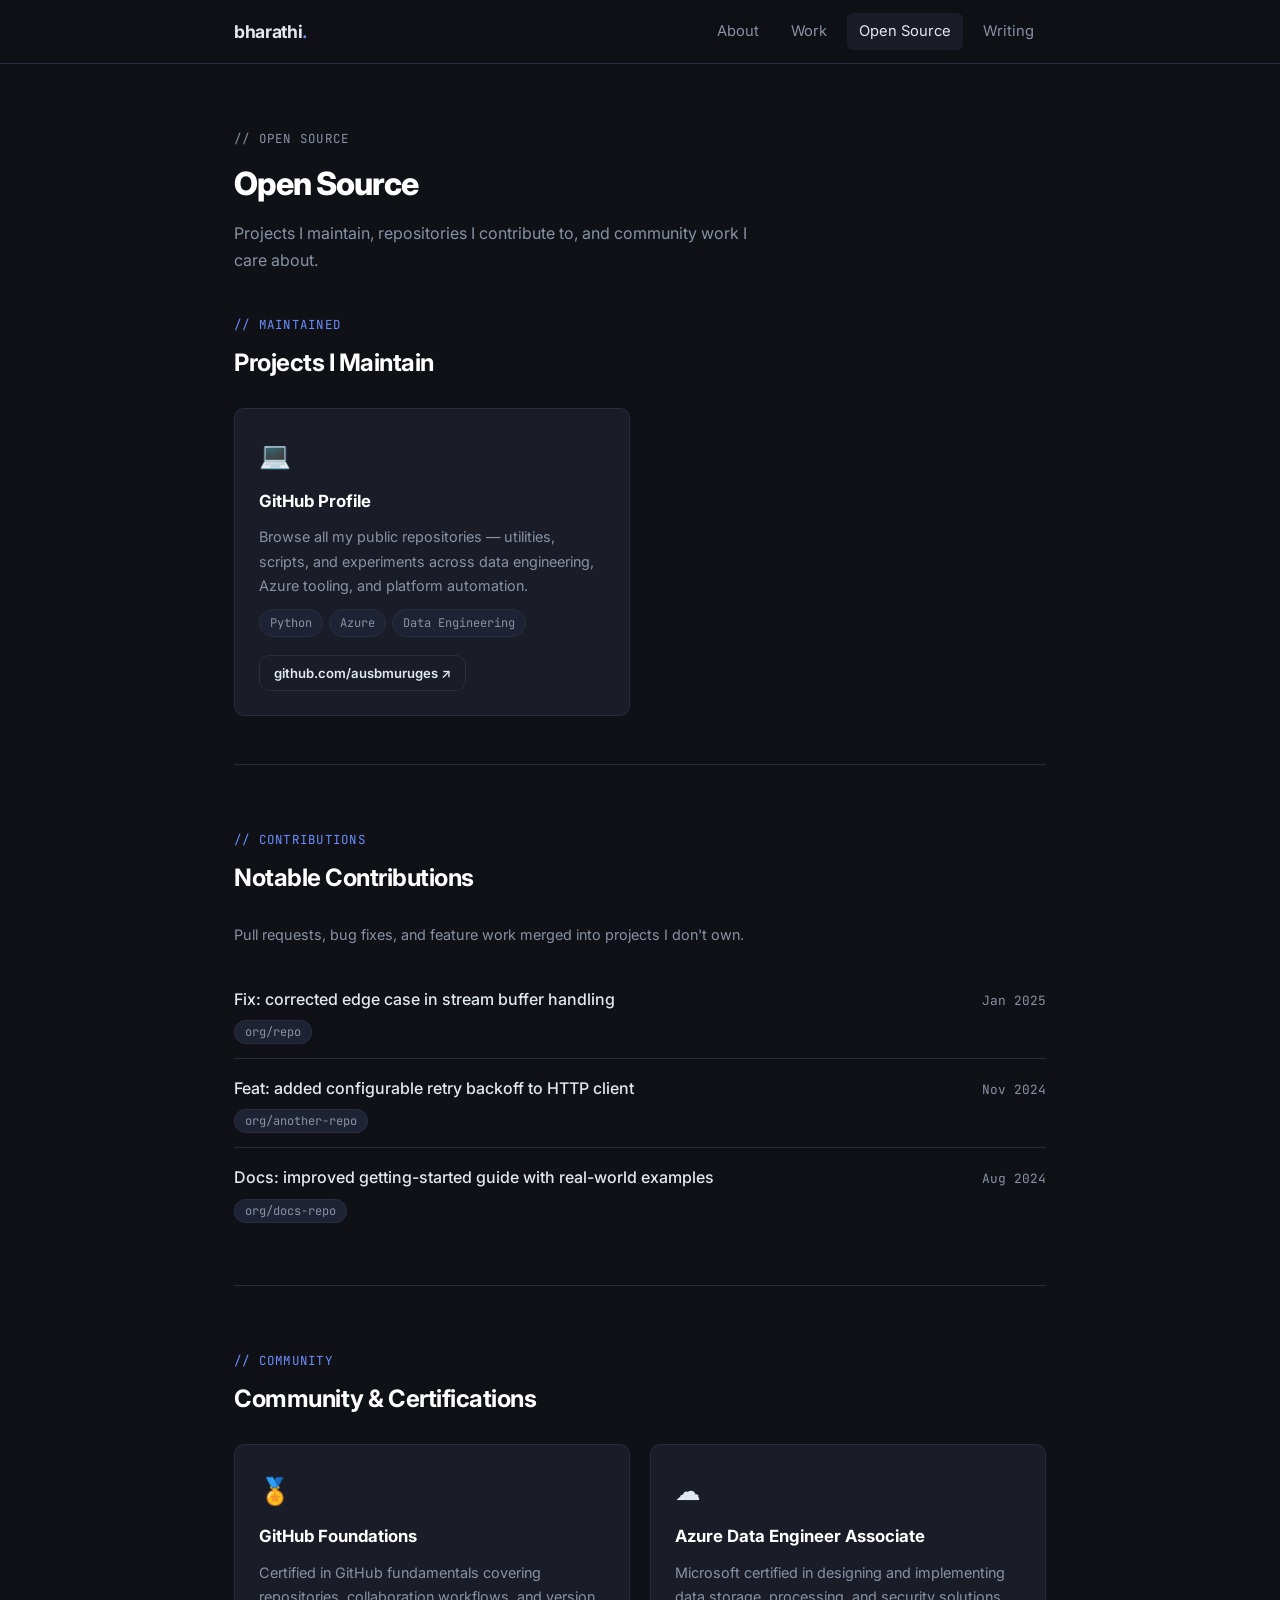
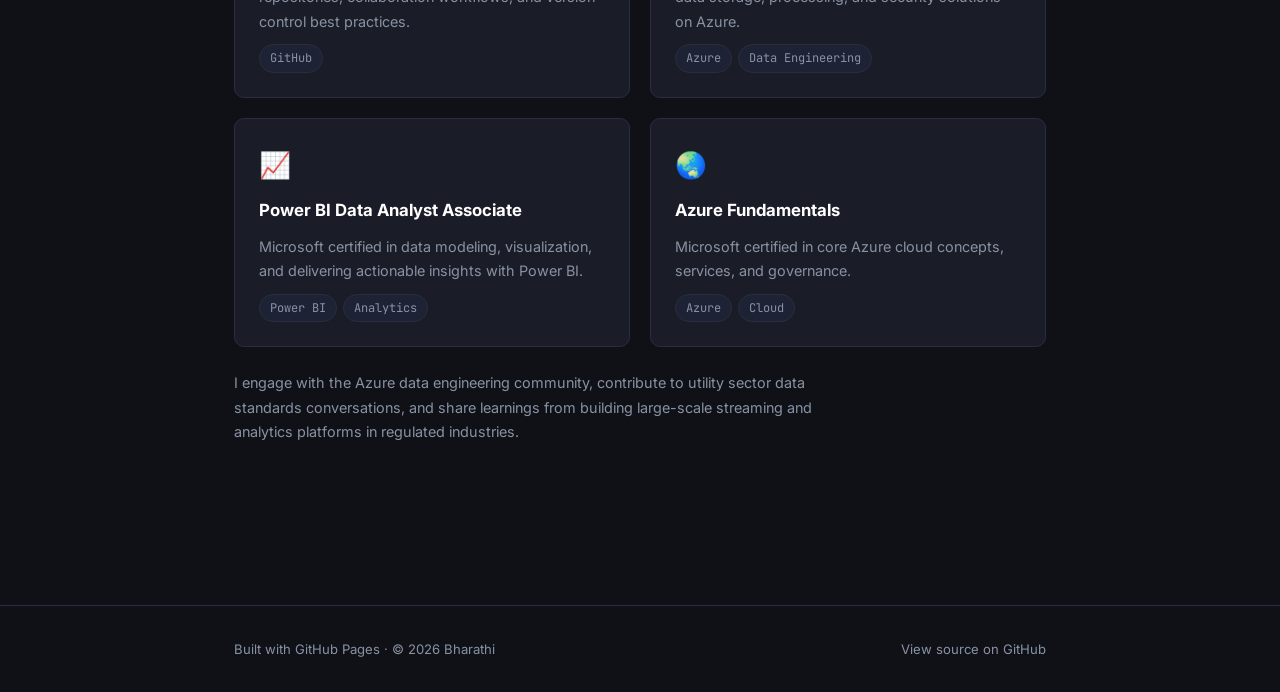
==== opensource/index.html @ 90f2455f "Add initial structure and styles for professional portfolio site" ====
<!DOCTYPE html>
<html lang="en">
<head>
  <meta charset="UTF-8" />
  <meta name="viewport" content="width=device-width, initial-scale=1.0" />
  <meta name="description" content="Bharathi Murugesan – Open source contributions, public projects, and community work." />
  <title>Open Source · Bharathi</title>
  <link rel="preconnect" href="https://fonts.googleapis.com" />
  <link rel="preconnect" href="https://fonts.gstatic.com" crossorigin />
  <link href="https://fonts.googleapis.com/css2?family=Inter:wght@400;500;600;700;800&family=JetBrains+Mono:wght@400;500&display=swap" rel="stylesheet" />
  <link rel="stylesheet" href="../assets/css/style.css" />
</head>
<body>

  <!-- ── Navigation ── -->
  <nav>
    <div class="nav-inner">
      <a href="../index.html" class="nav-brand">bharathi<span>.</span></a>
      <div class="nav-links">
        <a href="../index.html">About</a>
        <a href="../work/index.html">Work</a>
        <a href="../opensource/index.html" class="active">Open Source</a>
        <a href="../writing/index.html">Writing</a>
      </div>
    </div>
  </nav>

  <div class="page">
    <div class="page-header">
      <p class="section-label">// open source</p>
      <h1>Open Source</h1>
      <p>Projects I maintain, repositories I contribute to, and community work I care about.</p>
    </div>

    <!-- ── Maintained Projects ── -->
    <section class="section" style="margin-top: 0;">
      <p class="section-label">// maintained</p>
      <h2>Projects I Maintain</h2>

      <div class="card-grid">

        <!-- GitHub profile link card -->
        <div class="card">
          <div class="card-icon">&#128187;</div>
          <h3>GitHub Profile</h3>
          <p>
            Browse all my public repositories — utilities, scripts, and experiments
            across data engineering, Azure tooling, and platform automation.
          </p>
          <div class="tags">
            <span class="tag">Python</span>
            <span class="tag">Azure</span>
            <span class="tag">Data Engineering</span>
          </div>
          <div class="card-footer">
            <a href="https://github.com/ausbmuruges"
               class="btn btn-outline"
               style="padding:6px 14px; font-size:0.82rem;"
               target="_blank" rel="noopener">
              github.com/ausbmuruges ↗
            </a>
          </div>
        </div>

        <!-- TODO: Add individual repo cards as you publish public projects -->

      </div>
    </section>

    <hr class="divider" />

    <!-- ── Notable Contributions ── -->
    <section class="section">
      <p class="section-label">// contributions</p>
      <h2>Notable Contributions</h2>
      <p style="color:var(--color-muted); margin-bottom: 24px; max-width:560px; font-size:0.9rem;">
        Pull requests, bug fixes, and feature work merged into projects I don't own.
      </p>

      <ul class="post-list">

        <!-- CONTRIBUTION ENTRY — duplicate as needed -->
        <li class="post-item">
          <div>
            <a href="#" class="post-title" target="_blank" rel="noopener">
              <!-- TODO: Brief description of the contribution -->
              Fix: corrected edge case in stream buffer handling
            </a>
            <div style="margin-top:4px;">
              <span class="tag">
                <!-- TODO: Replace with org/repo name -->
                org/repo
              </span>
            </div>
          </div>
          <span class="post-meta">
            <!-- TODO: Replace with merge date -->
            Jan 2025
          </span>
        </li>

        <li class="post-item">
          <div>
            <a href="#" class="post-title" target="_blank" rel="noopener">
              Feat: added configurable retry backoff to HTTP client
            </a>
            <div style="margin-top:4px;">
              <span class="tag">org/another-repo</span>
            </div>
          </div>
          <span class="post-meta">Nov 2024</span>
        </li>

        <li class="post-item">
          <div>
            <a href="#" class="post-title" target="_blank" rel="noopener">
              Docs: improved getting-started guide with real-world examples
            </a>
            <div style="margin-top:4px;">
              <span class="tag">org/docs-repo</span>
            </div>
          </div>
          <span class="post-meta">Aug 2024</span>
        </li>

      </ul>
    </section>

    <hr class="divider" />

    <!-- ── Community ── -->
    <section class="section">
      <p class="section-label">// community</p>
      <h2>Community &amp; Certifications</h2>

      <div class="card-grid" style="margin-bottom:24px;">
        <div class="card">
          <div class="card-icon">&#127941;</div>
          <h3>GitHub Foundations</h3>
          <p>Certified in GitHub fundamentals covering repositories, collaboration workflows, and version control best practices.</p>
          <div class="tags"><span class="tag">GitHub</span></div>
        </div>
        <div class="card">
          <div class="card-icon">&#9729;</div>
          <h3>Azure Data Engineer Associate</h3>
          <p>Microsoft certified in designing and implementing data storage, processing, and security solutions on Azure.</p>
          <div class="tags"><span class="tag">Azure</span><span class="tag">Data Engineering</span></div>
        </div>
        <div class="card">
          <div class="card-icon">&#128200;</div>
          <h3>Power BI Data Analyst Associate</h3>
          <p>Microsoft certified in data modeling, visualization, and delivering actionable insights with Power BI.</p>
          <div class="tags"><span class="tag">Power BI</span><span class="tag">Analytics</span></div>
        </div>
        <div class="card">
          <div class="card-icon">&#127759;</div>
          <h3>Azure Fundamentals</h3>
          <p>Microsoft certified in core Azure cloud concepts, services, and governance.</p>
          <div class="tags"><span class="tag">Azure</span><span class="tag">Cloud</span></div>
        </div>
      </div>

      <p style="color:var(--color-muted); max-width:600px; font-size:0.9rem;">
        I engage with the Azure data engineering community, contribute to utility sector
        data standards conversations, and share learnings from building large-scale
        streaming and analytics platforms in regulated industries.
      </p>
    </section>

  </div>

  <!-- ── Footer ── -->
  <footer>
    <div class="footer-inner">
      <p>Built with GitHub Pages &middot; &copy; <span id="yr"></span> Bharathi</p>
      <p>
        <a href="https://github.com/ausbmuruges/bharathi" target="_blank" rel="noopener"
           style="color:var(--color-muted); font-size:0.82rem;">
          View source on GitHub
        </a>
      </p>
    </div>
  </footer>

  <script>document.getElementById('yr').textContent = new Date().getFullYear();</script>
</body>
</html>
---- assets/css/style.css ----
/* =========================================================
   Professional Profile Site – Shared Stylesheet
   ========================================================= */

/* ── Reset & Base ── */
*, *::before, *::after { box-sizing: border-box; margin: 0; padding: 0; }

:root {
  --color-bg:         #0f1117;
  --color-surface:    #1a1d27;
  --color-border:     #2a2d3e;
  --color-accent:     #6c8eff;
  --color-accent-dim: #3d52a0;
  --color-text:       #e2e8f0;
  --color-muted:      #8892a4;
  --color-tag-bg:     #1e2235;
  --font-sans:        'Inter', system-ui, -apple-system, sans-serif;
  --font-mono:        'JetBrains Mono', 'Fira Code', monospace;
  --radius:           10px;
  --max-w:            860px;
  --nav-h:            64px;
}

html { scroll-behavior: smooth; }

body {
  background: var(--color-bg);
  color: var(--color-text);
  font-family: var(--font-sans);
  font-size: 16px;
  line-height: 1.7;
  min-height: 100vh;
}

a { color: var(--color-accent); text-decoration: none; }
a:hover { text-decoration: underline; }

img { max-width: 100%; display: block; }

/* ── Navigation ── */
nav {
  position: sticky;
  top: 0;
  z-index: 100;
  background: rgba(15, 17, 23, 0.85);
  backdrop-filter: blur(12px);
  border-bottom: 1px solid var(--color-border);
  height: var(--nav-h);
  display: flex;
  align-items: center;
}

.nav-inner {
  max-width: var(--max-w);
  margin: 0 auto;
  padding: 0 24px;
  width: 100%;
  display: flex;
  align-items: center;
  justify-content: space-between;
}

.nav-brand {
  font-weight: 700;
  font-size: 1.1rem;
  color: var(--color-text);
  letter-spacing: -0.02em;
}
.nav-brand span { color: var(--color-accent); }

.nav-links { display: flex; gap: 8px; }

.nav-links a {
  color: var(--color-muted);
  font-size: 0.92rem;
  padding: 6px 12px;
  border-radius: 6px;
  transition: color 0.2s, background 0.2s;
}
.nav-links a:hover,
.nav-links a.active {
  color: var(--color-text);
  background: var(--color-surface);
  text-decoration: none;
}

/* ── Page wrapper ── */
.page { max-width: var(--max-w); margin: 0 auto; padding: 0 24px 80px; }

/* ── Hero (index only) ── */
.hero {
  padding: 80px 0 64px;
  display: flex;
  flex-direction: column;
  gap: 20px;
}

.hero-eyebrow {
  font-size: 0.85rem;
  font-family: var(--font-mono);
  color: var(--color-accent);
  letter-spacing: 0.08em;
  text-transform: uppercase;
}

.hero h1 {
  font-size: clamp(2rem, 5vw, 3rem);
  font-weight: 800;
  letter-spacing: -0.04em;
  line-height: 1.15;
  color: #fff;
}

.hero h1 span { color: var(--color-accent); }

.hero-sub {
  font-size: 1.15rem;
  color: var(--color-muted);
  max-width: 560px;
}

.hero-actions { display: flex; gap: 12px; flex-wrap: wrap; margin-top: 8px; }

.btn {
  display: inline-flex;
  align-items: center;
  gap: 6px;
  padding: 10px 20px;
  border-radius: var(--radius);
  font-size: 0.92rem;
  font-weight: 600;
  transition: opacity 0.2s, transform 0.15s;
  cursor: pointer;
}
.btn:hover { opacity: 0.88; transform: translateY(-1px); text-decoration: none; }

.btn-primary {
  background: var(--color-accent);
  color: #fff;
}

.btn-outline {
  border: 1px solid var(--color-border);
  color: var(--color-text);
  background: transparent;
}
.btn-outline:hover { border-color: var(--color-accent); color: var(--color-accent); }

/* ── Section heading ── */
.section { margin-top: 64px; }
.section-label {
  font-family: var(--font-mono);
  font-size: 0.78rem;
  text-transform: uppercase;
  letter-spacing: 0.1em;
  color: var(--color-accent);
  margin-bottom: 8px;
}
.section h2 {
  font-size: 1.5rem;
  font-weight: 700;
  letter-spacing: -0.02em;
  margin-bottom: 24px;
  color: #fff;
}

/* ── Divider ── */
.divider {
  border: none;
  border-top: 1px solid var(--color-border);
  margin: 48px 0;
}

/* ── Cards ── */
.card-grid {
  display: grid;
  grid-template-columns: repeat(auto-fill, minmax(280px, 1fr));
  gap: 20px;
}

.card {
  background: var(--color-surface);
  border: 1px solid var(--color-border);
  border-radius: var(--radius);
  padding: 24px;
  transition: border-color 0.2s, transform 0.2s;
  display: flex;
  flex-direction: column;
  gap: 10px;
}
.card:hover { border-color: var(--color-accent-dim); transform: translateY(-2px); }

.card-icon { font-size: 1.6rem; }
.card h3 { font-size: 1.05rem; font-weight: 700; color: #fff; }
.card p { font-size: 0.9rem; color: var(--color-muted); flex: 1; }

.card-footer {
  display: flex;
  align-items: center;
  justify-content: space-between;
  margin-top: 8px;
}

/* ── Tags ── */
.tags { display: flex; flex-wrap: wrap; gap: 6px; }
.tag {
  background: var(--color-tag-bg);
  border: 1px solid var(--color-border);
  color: var(--color-muted);
  font-size: 0.75rem;
  padding: 3px 10px;
  border-radius: 999px;
  font-family: var(--font-mono);
}

/* ── List items (writing / articles) ── */
.post-list { list-style: none; display: flex; flex-direction: column; gap: 2px; }
.post-item {
  display: flex;
  align-items: baseline;
  justify-content: space-between;
  gap: 16px;
  padding: 14px 0;
  border-bottom: 1px solid var(--color-border);
}
.post-item:last-child { border-bottom: none; }

.post-title { font-size: 1rem; font-weight: 500; color: var(--color-text); }
.post-title:hover { color: var(--color-accent); }
.post-meta { font-size: 0.8rem; color: var(--color-muted); white-space: nowrap; font-family: var(--font-mono); }

/* ── Page header (inner pages) ── */
.page-header { padding: 56px 0 40px; }
.page-header h1 { font-size: 2rem; font-weight: 800; letter-spacing: -0.03em; color: #fff; }
.page-header p { color: var(--color-muted); margin-top: 8px; max-width: 520px; }

/* ── Skill pills (profile) ── */
.skill-group { margin-bottom: 20px; }
.skill-group-label { font-size: 0.8rem; font-family: var(--font-mono); color: var(--color-muted); margin-bottom: 8px; text-transform: uppercase; letter-spacing: 0.06em; }
.pills { display: flex; flex-wrap: wrap; gap: 8px; }
.pill {
  background: var(--color-surface);
  border: 1px solid var(--color-border);
  color: var(--color-text);
  font-size: 0.85rem;
  padding: 5px 14px;
  border-radius: 6px;
}

/* ── Social links ── */
.social-links { display: flex; gap: 16px; flex-wrap: wrap; margin-top: 8px; }
.social-link {
  display: inline-flex;
  align-items: center;
  gap: 6px;
  color: var(--color-muted);
  font-size: 0.88rem;
  transition: color 0.2s;
}
.social-link:hover { color: var(--color-accent); text-decoration: none; }

/* ── Footer ── */
footer {
  border-top: 1px solid var(--color-border);
  margin-top: 80px;
  padding: 32px 0;
}
.footer-inner {
  max-width: var(--max-w);
  margin: 0 auto;
  padding: 0 24px;
  display: flex;
  align-items: center;
  justify-content: space-between;
  flex-wrap: wrap;
  gap: 12px;
}
.footer-inner p { font-size: 0.82rem; color: var(--color-muted); }

/* ── Responsive ── */
@media (max-width: 600px) {
  .nav-links a { padding: 6px 8px; font-size: 0.85rem; }
  .hero { padding: 48px 0 40px; }
  .card-grid { grid-template-columns: 1fr; }
  .post-item { flex-direction: column; gap: 4px; }
  .footer-inner { justify-content: center; text-align: center; }
}
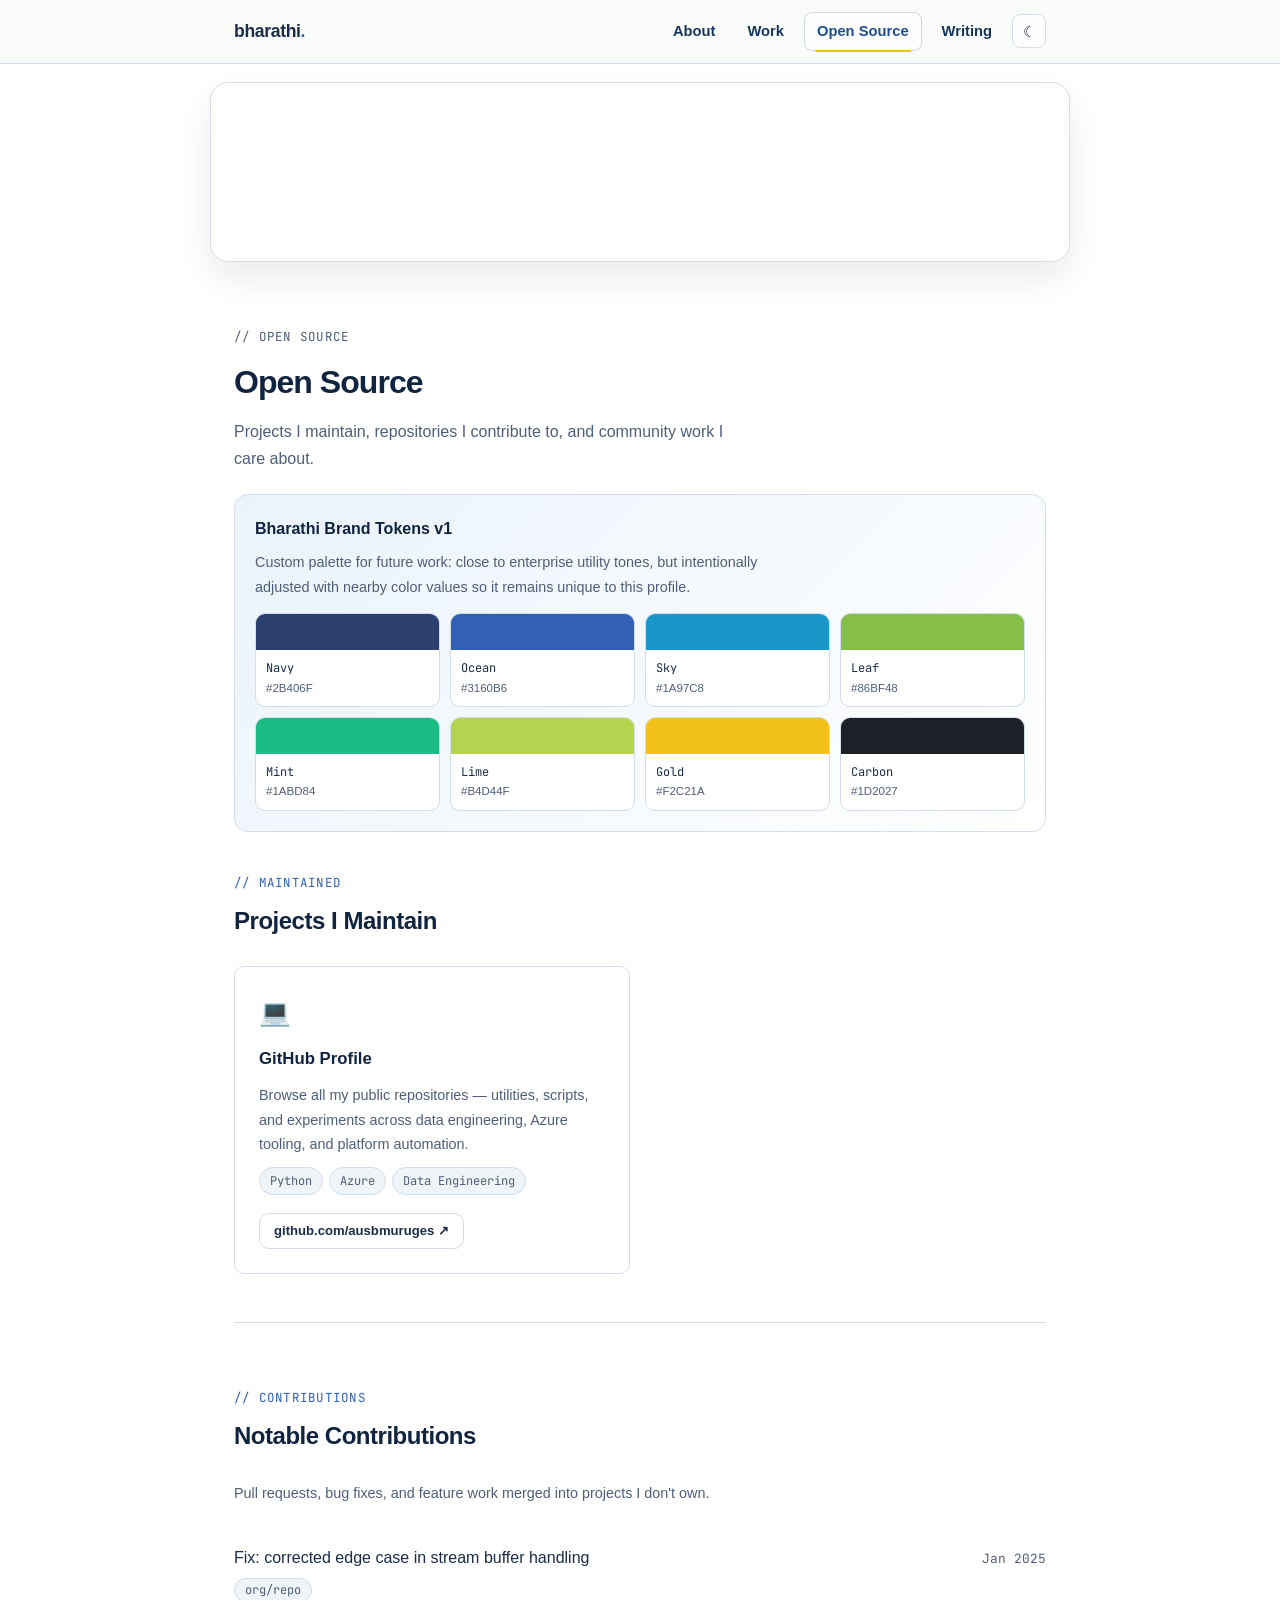
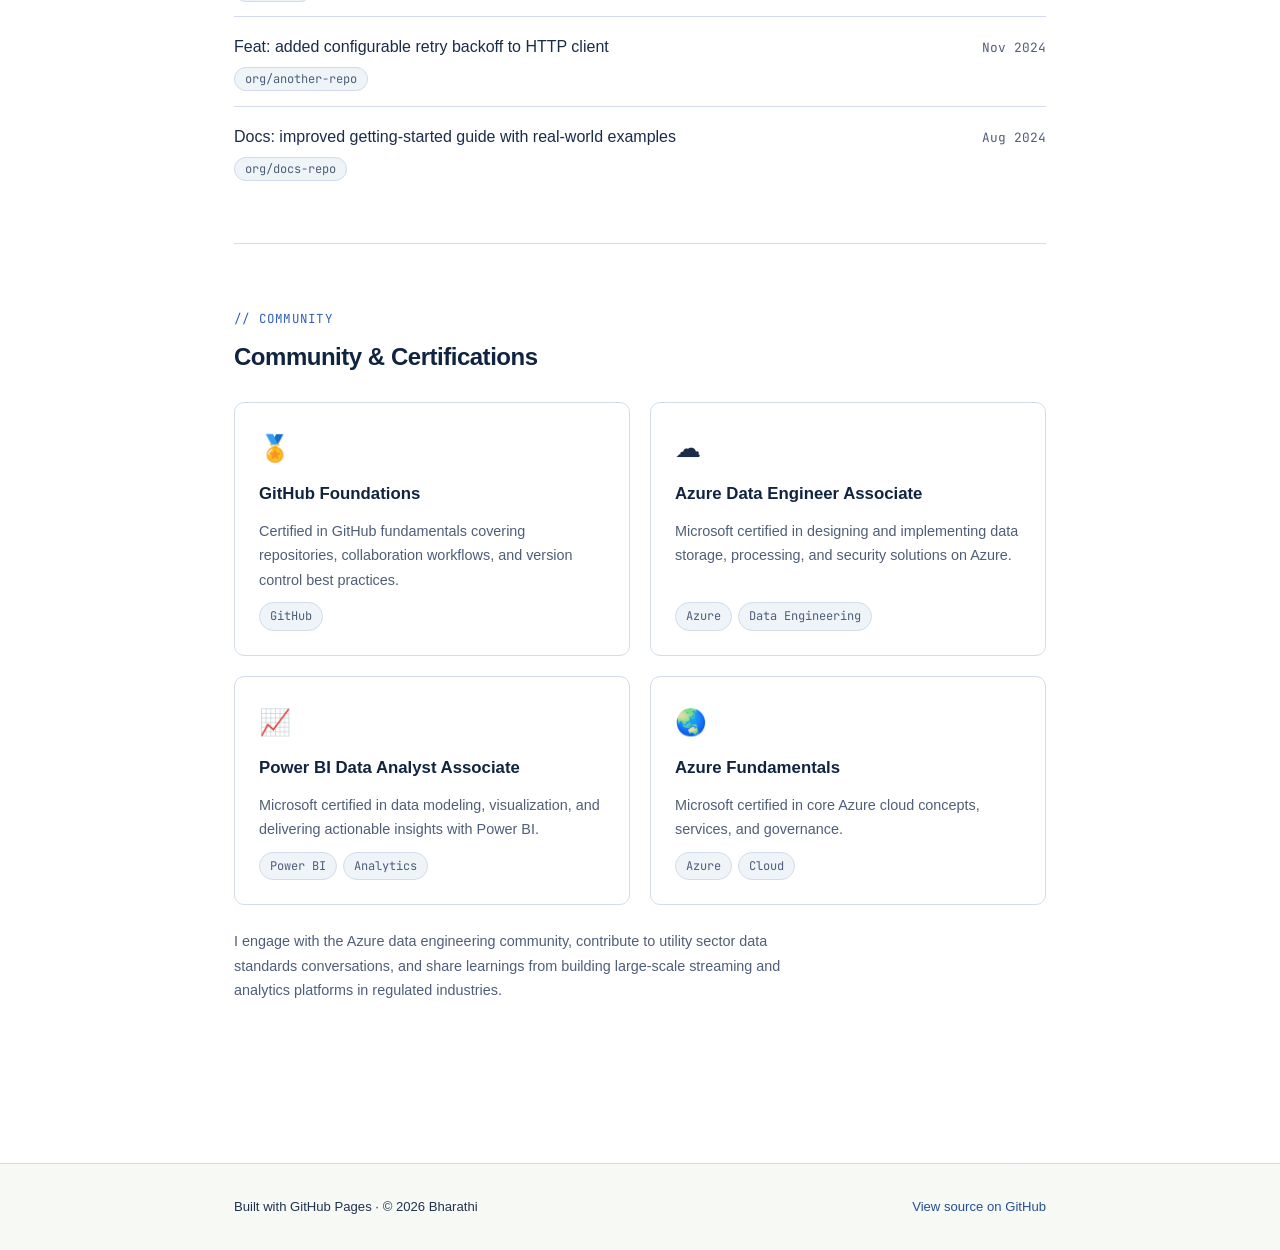
==== commit ee65a46f: "added images" ====
--- a/opensource/index.html
+++ b/opensource/index.html
@@ -21,15 +21,62 @@
         <a href="../work/index.html">Work</a>
         <a href="../opensource/index.html" class="active">Open Source</a>
         <a href="../writing/index.html">Writing</a>
+        <button id="theme-toggle" class="theme-toggle-btn" type="button" aria-label="Switch color theme">☾</button>
       </div>
     </div>
   </nav>
+
+  <div class="site-cover-wrap" aria-hidden="true">
+    <div class="site-cover site-cover-compact"></div>
+  </div>
 
   <div class="page">
     <div class="page-header">
       <p class="section-label">// open source</p>
       <h1>Open Source</h1>
       <p>Projects I maintain, repositories I contribute to, and community work I care about.</p>
+
+      <div class="brand-kit" aria-label="Bharathi brand color palette">
+        <h3>Bharathi Brand Tokens v1</h3>
+        <p>
+          Custom palette for future work: close to enterprise utility tones, but intentionally adjusted
+          with nearby color values so it remains unique to this profile.
+        </p>
+        <div class="brand-swatches">
+          <div class="brand-swatch">
+            <div class="brand-swatch-color" style="background:#2B406F;"></div>
+            <div class="brand-swatch-meta"><span class="brand-swatch-name">Navy</span><span class="brand-swatch-hex">#2B406F</span></div>
+          </div>
+          <div class="brand-swatch">
+            <div class="brand-swatch-color" style="background:#3160B6;"></div>
+            <div class="brand-swatch-meta"><span class="brand-swatch-name">Ocean</span><span class="brand-swatch-hex">#3160B6</span></div>
+          </div>
+          <div class="brand-swatch">
+            <div class="brand-swatch-color" style="background:#1A97C8;"></div>
+            <div class="brand-swatch-meta"><span class="brand-swatch-name">Sky</span><span class="brand-swatch-hex">#1A97C8</span></div>
+          </div>
+          <div class="brand-swatch">
+            <div class="brand-swatch-color" style="background:#86BF48;"></div>
+            <div class="brand-swatch-meta"><span class="brand-swatch-name">Leaf</span><span class="brand-swatch-hex">#86BF48</span></div>
+          </div>
+          <div class="brand-swatch">
+            <div class="brand-swatch-color" style="background:#1ABD84;"></div>
+            <div class="brand-swatch-meta"><span class="brand-swatch-name">Mint</span><span class="brand-swatch-hex">#1ABD84</span></div>
+          </div>
+          <div class="brand-swatch">
+            <div class="brand-swatch-color" style="background:#B4D44F;"></div>
+            <div class="brand-swatch-meta"><span class="brand-swatch-name">Lime</span><span class="brand-swatch-hex">#B4D44F</span></div>
+          </div>
+          <div class="brand-swatch">
+            <div class="brand-swatch-color" style="background:#F2C21A;"></div>
+            <div class="brand-swatch-meta"><span class="brand-swatch-name">Gold</span><span class="brand-swatch-hex">#F2C21A</span></div>
+          </div>
+          <div class="brand-swatch">
+            <div class="brand-swatch-color" style="background:#1D2027;"></div>
+            <div class="brand-swatch-meta"><span class="brand-swatch-name">Carbon</span><span class="brand-swatch-hex">#1D2027</span></div>
+          </div>
+        </div>
+      </div>
     </div>
 
     <!-- ── Maintained Projects ── -->
@@ -182,6 +229,38 @@
     </div>
   </footer>
 
-  <script>document.getElementById('yr').textContent = new Date().getFullYear();</script>
+  <script>
+    document.getElementById('yr').textContent = new Date().getFullYear();
+
+    (function () {
+      const root = document.documentElement;
+      const toggle = document.getElementById('theme-toggle');
+      const storedTheme = localStorage.getItem('theme-preference');
+
+      if (storedTheme === 'dark') {
+        root.setAttribute('data-theme', 'dark');
+      }
+
+      const syncToggleLabel = () => {
+        const isDark = root.getAttribute('data-theme') === 'dark';
+        toggle.textContent = isDark ? '☀' : '☾';
+        toggle.setAttribute('aria-label', isDark ? 'Switch to light theme' : 'Switch to dark theme');
+      };
+
+      syncToggleLabel();
+
+      toggle.addEventListener('click', () => {
+        const isDark = root.getAttribute('data-theme') === 'dark';
+        if (isDark) {
+          root.removeAttribute('data-theme');
+          localStorage.setItem('theme-preference', 'light');
+        } else {
+          root.setAttribute('data-theme', 'dark');
+          localStorage.setItem('theme-preference', 'dark');
+        }
+        syncToggleLabel();
+      });
+    })();
+  </script>
 </body>
 </html>
--- a/assets/css/style.css
+++ b/assets/css/style.css
@@ -6,19 +6,89 @@
 *, *::before, *::after { box-sizing: border-box; margin: 0; padding: 0; }
 
 :root {
-  --color-bg:         #0f1117;
-  --color-surface:    #1a1d27;
-  --color-border:     #2a2d3e;
-  --color-accent:     #6c8eff;
-  --color-accent-dim: #3d52a0;
-  --color-text:       #e2e8f0;
-  --color-muted:      #8892a4;
-  --color-tag-bg:     #1e2235;
-  --font-sans:        'Inter', system-ui, -apple-system, sans-serif;
+  /* Bharathi Brand Kit v1 (inspired, but intentionally not identical) */
+  --brand-navy:       #2b406f;
+  --brand-ocean:      #3160b6;
+  --brand-sky:        #1a97c8;
+  --brand-leaf:       #86bf48;
+  --brand-mint:       #1abd84;
+  --brand-lime:       #b4d44f;
+  --brand-gold:       #f2c21a;
+  --brand-carbon:     #1d2027;
+
+  --status-info-bg:   #eaf3fb;
+  --status-success-bg:#e8f5ec;
+  --status-warn-bg:   #fff6dd;
+  --status-danger-bg: #fdecef;
+
+  --color-bg:         #ffffff;
+  --color-surface:    #ffffff;
+  --color-border:     #d2dceb;
+  --color-accent:     var(--brand-ocean);
+  --color-accent-dim: var(--brand-sky);
+  --color-text:       #1b2c48;
+  --color-muted:      #4f5e79;
+  --color-tag-bg:     #eef4f7;
+  --color-heading:    #11243f;
+  --color-btn-text:   #ffffff;
+  --nav-overlay:      rgba(243, 247, 241, 0.48);
+  --nav-banner-image: url("../images/header.png");
+  --cover-banner-image: url("../images/banner_light.png");
+  --footer-overlay:   rgba(243, 247, 241, 0.72);
+  --footer-text:      #21324e;
+  --footer-link:      #244f96;
+  --cover-overlay:    rgba(255, 255, 255, 0.08);
+  --nav-link-color:   #15355f;
+  --nav-link-active:  #1f4d91;
+  --nav-link-shadow:  0 1px 2px rgba(255, 255, 255, 0.5);
+  --nav-link-bg-hover: rgba(255, 255, 255, 0.38);
+  --nav-link-bg-active: rgba(255, 255, 255, 0.72);
+  --nav-link-border-active: rgba(21, 53, 95, 0.18);
+  --font-sans:        'Avenir Next', 'Century Gothic', 'Segoe UI', Arial, sans-serif;
   --font-mono:        'JetBrains Mono', 'Fira Code', monospace;
   --radius:           10px;
   --max-w:            860px;
   --nav-h:            64px;
+}
+
+[data-theme="dark"] {
+  --brand-navy:       #6e8fcf;
+  --brand-ocean:      #79a0e2;
+  --brand-sky:        #44b8de;
+  --brand-leaf:       #98cd62;
+  --brand-mint:       #3acb98;
+  --brand-lime:       #c4df66;
+  --brand-gold:       #f8cc3a;
+  --brand-carbon:     #e7edf8;
+
+  --status-info-bg:   #1d2d44;
+  --status-success-bg:#1e3a30;
+  --status-warn-bg:   #3d3320;
+  --status-danger-bg: #412a31;
+
+  --color-bg:         #101827;
+  --color-surface:    #1a2335;
+  --color-border:     #2f3f5b;
+  --color-accent:     var(--brand-ocean);
+  --color-accent-dim: var(--brand-sky);
+  --color-text:       #dce6f5;
+  --color-muted:      #8f9fba;
+  --color-tag-bg:     #1f3047;
+  --color-heading:    #f2f6ff;
+  --color-btn-text:   #ffffff;
+  --nav-overlay:      rgba(9, 15, 25, 0.68);
+  --nav-banner-image: url("../images/header.png");
+  --cover-banner-image: url("../images/banner_dark.png");
+  --footer-overlay:   rgba(9, 15, 25, 0.82);
+  --footer-text:      #dce6f5;
+  --footer-link:      #8eb0ff;
+  --cover-overlay:    rgba(8, 14, 24, 0.16);
+  --nav-link-color:   #e7edf8;
+  --nav-link-active:  var(--color-accent);
+  --nav-link-shadow:  0 1px 2px rgba(0, 0, 0, 0.45);
+  --nav-link-bg-hover: transparent;
+  --nav-link-bg-active: transparent;
+  --nav-link-border-active: transparent;
 }
 
 html { scroll-behavior: smooth; }
@@ -42,8 +112,12 @@
   position: sticky;
   top: 0;
   z-index: 100;
-  background: rgba(15, 17, 23, 0.85);
-  backdrop-filter: blur(12px);
+  background-image:
+    linear-gradient(var(--nav-overlay), var(--nav-overlay)),
+    var(--nav-banner-image);
+  background-size: cover;
+  background-position: center;
+  background-repeat: no-repeat;
   border-bottom: 1px solid var(--color-border);
   height: var(--nav-h);
   display: flex;
@@ -65,31 +139,108 @@
   font-size: 1.1rem;
   color: var(--color-text);
   letter-spacing: -0.02em;
+  text-shadow: 0 1px 2px rgba(255, 255, 255, 0.35);
 }
 .nav-brand span { color: var(--color-accent); }
 
-.nav-links { display: flex; gap: 8px; }
+[data-theme="dark"] .nav-brand {
+  text-shadow: 0 1px 2px rgba(0, 0, 0, 0.45);
+}
+
+.nav-links { display: flex; gap: 8px; align-items: center; }
 
 .nav-links a {
-  color: var(--color-muted);
+  color: var(--nav-link-color);
   font-size: 0.92rem;
+  font-weight: 600;
   padding: 6px 12px;
-  border-radius: 6px;
-  transition: color 0.2s, background 0.2s;
-}
-.nav-links a:hover,
+  border-radius: 8px;
+  position: relative;
+  text-shadow: var(--nav-link-shadow);
+  transition: color 0.2s, background 0.2s, border-color 0.2s;
+}
+
+.nav-links a:hover {
+  color: var(--nav-link-color);
+  background: var(--nav-link-bg-hover);
+  text-decoration: none;
+}
+
 .nav-links a.active {
+  color: var(--nav-link-active);
+  background: var(--nav-link-bg-active);
+  border: 1px solid var(--nav-link-border-active);
+  text-decoration: none;
+}
+
+.nav-links a.active::after {
+  content: "";
+  position: absolute;
+  left: 10px;
+  right: 10px;
+  bottom: -2px;
+  height: 2px;
+  border-radius: 999px;
+  background: var(--brand-gold);
+}
+
+.theme-toggle-btn {
+  border: 1px solid var(--color-border);
+  background: color-mix(in srgb, var(--color-surface) 88%, transparent);
   color: var(--color-text);
-  background: var(--color-surface);
-  text-decoration: none;
+  font-size: 0.96rem;
+  line-height: 1;
+  border-radius: 8px;
+  width: 34px;
+  height: 34px;
+  padding: 0;
+  cursor: pointer;
+  transition: border-color 0.2s, color 0.2s, background 0.2s;
+}
+
+.theme-toggle-btn:hover {
+  border-color: var(--color-accent);
+  color: var(--color-accent);
 }
 
 /* ── Page wrapper ── */
 .page { max-width: var(--max-w); margin: 0 auto; padding: 0 24px 80px; }
 
+.site-cover-wrap {
+  padding: 18px 24px 0;
+}
+
+.site-cover {
+  max-width: var(--max-w);
+  margin: 0 auto;
+  min-height: 220px;
+  border: 1px solid var(--color-border);
+  border-radius: 18px;
+  background-image:
+    linear-gradient(var(--cover-overlay), var(--cover-overlay)),
+    var(--cover-banner-image);
+  background-size: cover;
+  background-position: center center;
+  background-repeat: no-repeat;
+  box-shadow: 0 16px 34px rgba(8, 15, 25, 0.08);
+}
+
+.site-cover-home {
+  min-height: 0;
+  aspect-ratio: 4 / 1;
+  background-size: contain;
+  background-position: center center;
+  background-color: var(--color-surface);
+}
+
+.site-cover-compact {
+  min-height: 180px;
+  background-position: center 34%;
+}
+
 /* ── Hero (index only) ── */
 .hero {
-  padding: 80px 0 64px;
+  padding: 56px 0 64px;
   display: flex;
   flex-direction: column;
   gap: 20px;
@@ -108,7 +259,7 @@
   font-weight: 800;
   letter-spacing: -0.04em;
   line-height: 1.15;
-  color: #fff;
+  color: var(--color-heading);
 }
 
 .hero h1 span { color: var(--color-accent); }
@@ -120,6 +271,21 @@
 }
 
 .hero-actions { display: flex; gap: 12px; flex-wrap: wrap; margin-top: 8px; }
+
+.hero-banner {
+  margin-top: 16px;
+  width: 100%;
+  border: 1px solid var(--color-border);
+  border-radius: 14px;
+  overflow: hidden;
+  background: var(--color-surface);
+}
+
+.hero-banner img {
+  width: 100%;
+  height: auto;
+  display: block;
+}
 
 .btn {
   display: inline-flex;
@@ -136,7 +302,7 @@
 
 .btn-primary {
   background: var(--color-accent);
-  color: #fff;
+  color: var(--color-btn-text);
 }
 
 .btn-outline {
@@ -161,7 +327,7 @@
   font-weight: 700;
   letter-spacing: -0.02em;
   margin-bottom: 24px;
-  color: #fff;
+  color: var(--color-heading);
 }
 
 /* ── Divider ── */
@@ -191,7 +357,7 @@
 .card:hover { border-color: var(--color-accent-dim); transform: translateY(-2px); }
 
 .card-icon { font-size: 1.6rem; }
-.card h3 { font-size: 1.05rem; font-weight: 700; color: #fff; }
+.card h3 { font-size: 1.05rem; font-weight: 700; color: var(--color-heading); }
 .card p { font-size: 0.9rem; color: var(--color-muted); flex: 1; }
 
 .card-footer {
@@ -231,7 +397,7 @@
 
 /* ── Page header (inner pages) ── */
 .page-header { padding: 56px 0 40px; }
-.page-header h1 { font-size: 2rem; font-weight: 800; letter-spacing: -0.03em; color: #fff; }
+.page-header h1 { font-size: 2rem; font-weight: 800; letter-spacing: -0.03em; color: var(--color-heading); }
 .page-header p { color: var(--color-muted); margin-top: 8px; max-width: 520px; }
 
 /* ── Skill pills (profile) ── */
@@ -264,6 +430,12 @@
   border-top: 1px solid var(--color-border);
   margin-top: 80px;
   padding: 32px 0;
+  background-image:
+    linear-gradient(var(--footer-overlay), var(--footer-overlay)),
+    var(--nav-banner-image);
+  background-size: cover;
+  background-position: center center;
+  background-repeat: no-repeat;
 }
 .footer-inner {
   max-width: var(--max-w);
@@ -275,12 +447,73 @@
   flex-wrap: wrap;
   gap: 12px;
 }
-.footer-inner p { font-size: 0.82rem; color: var(--color-muted); }
+.footer-inner p { font-size: 0.82rem; color: var(--footer-text); }
+.footer-inner a { color: var(--footer-link) !important; }
+
+/* ── Brand kit (reusable for future pages) ── */
+.brand-kit {
+  margin-top: 22px;
+  border: 1px solid var(--color-border);
+  background: linear-gradient(135deg, var(--status-info-bg), var(--color-surface));
+  border-radius: 14px;
+  padding: 20px;
+}
+
+.brand-kit h3 {
+  font-size: 1rem;
+  color: var(--color-heading);
+  margin-bottom: 6px;
+}
+
+.brand-kit p {
+  color: var(--color-muted);
+  font-size: 0.9rem;
+  margin-bottom: 14px;
+}
+
+.brand-swatches {
+  display: grid;
+  grid-template-columns: repeat(auto-fit, minmax(150px, 1fr));
+  gap: 10px;
+}
+
+.brand-swatch {
+  border: 1px solid var(--color-border);
+  border-radius: 10px;
+  overflow: hidden;
+  background: var(--color-surface);
+}
+
+.brand-swatch-color {
+  height: 36px;
+}
+
+.brand-swatch-meta {
+  padding: 8px 10px;
+}
+
+.brand-swatch-name {
+  display: block;
+  font-size: 0.75rem;
+  font-family: var(--font-mono);
+  color: var(--color-text);
+}
+
+.brand-swatch-hex {
+  display: block;
+  font-size: 0.72rem;
+  color: var(--color-muted);
+}
 
 /* ── Responsive ── */
 @media (max-width: 600px) {
   .nav-links a { padding: 6px 8px; font-size: 0.85rem; }
+  .theme-toggle-btn { width: 30px; height: 30px; font-size: 0.9rem; }
+  .site-cover-wrap { padding: 12px 16px 0; }
+  .site-cover-home { aspect-ratio: 4 / 1; background-size: contain; background-position: center center; }
+  .site-cover-compact { min-height: 128px; background-position: 62% center; }
   .hero { padding: 48px 0 40px; }
+  .hero-banner { border-radius: 10px; }
   .card-grid { grid-template-columns: 1fr; }
   .post-item { flex-direction: column; gap: 4px; }
   .footer-inner { justify-content: center; text-align: center; }
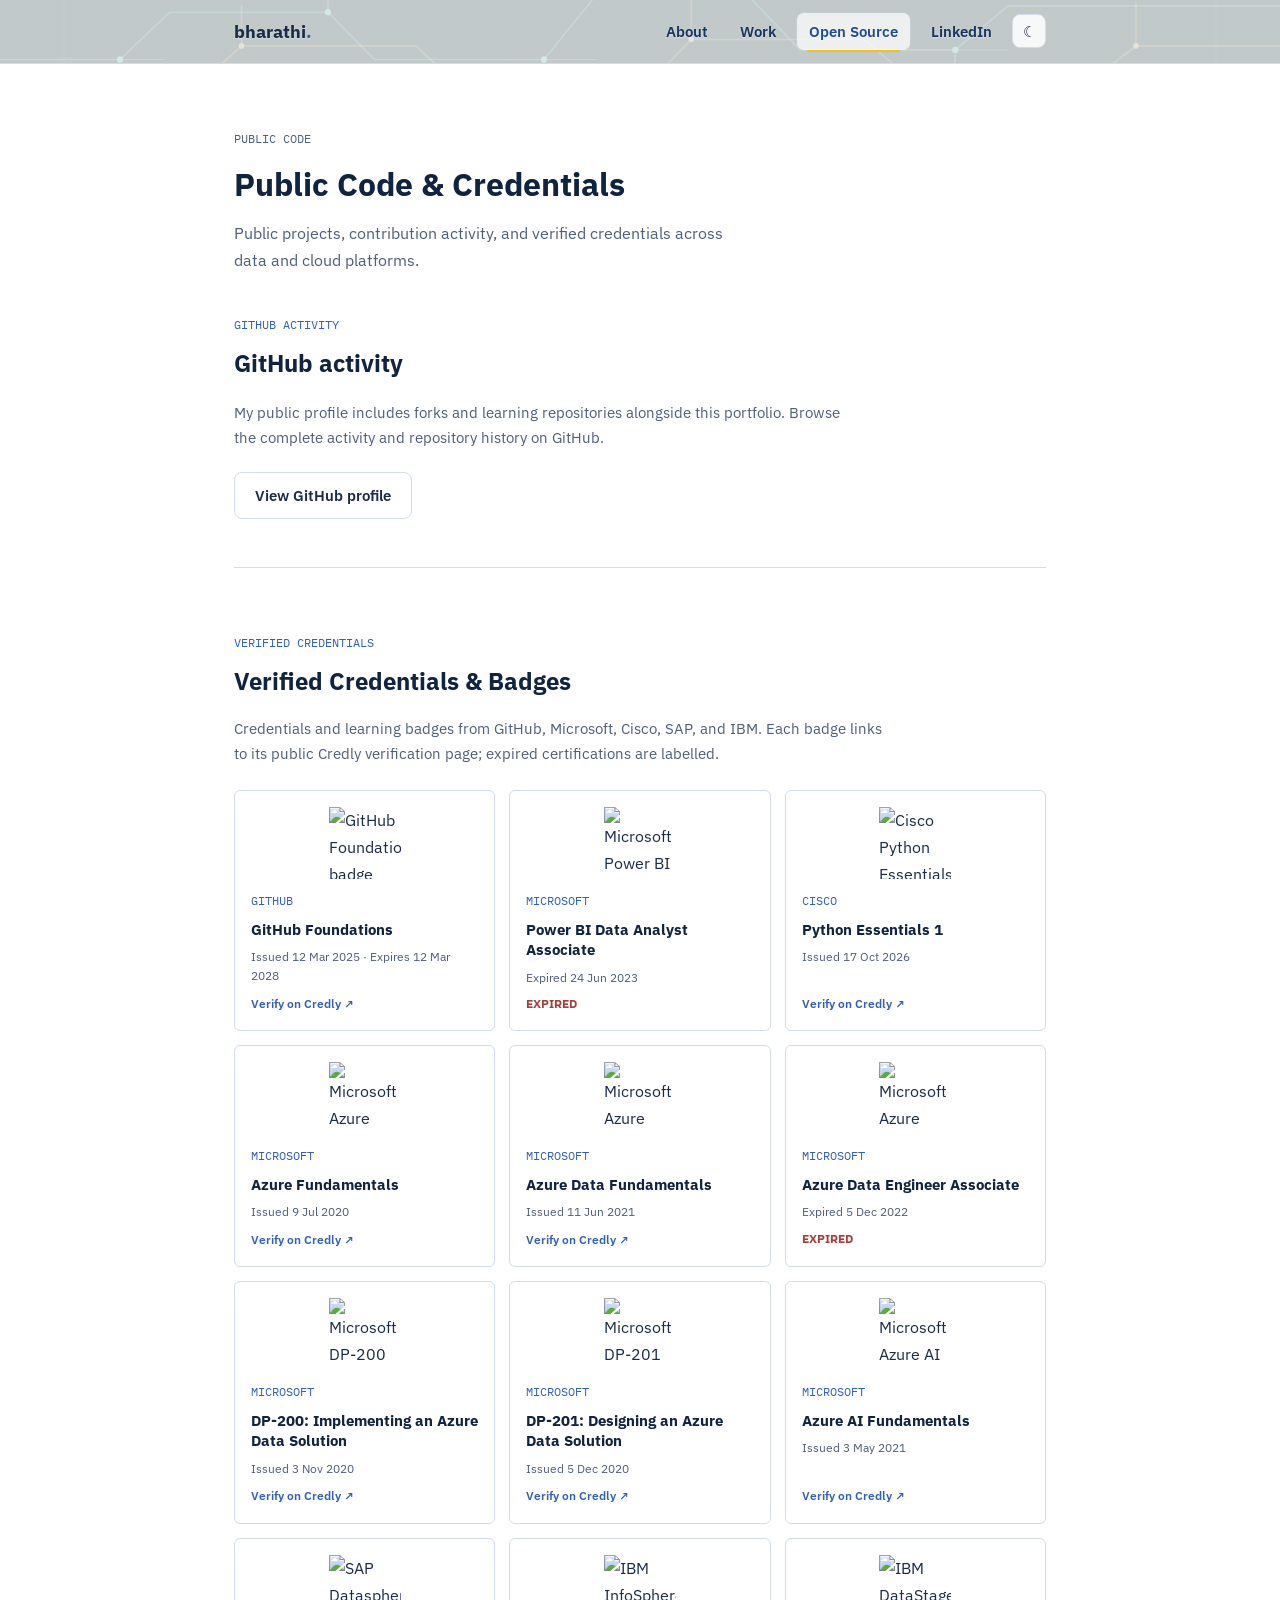
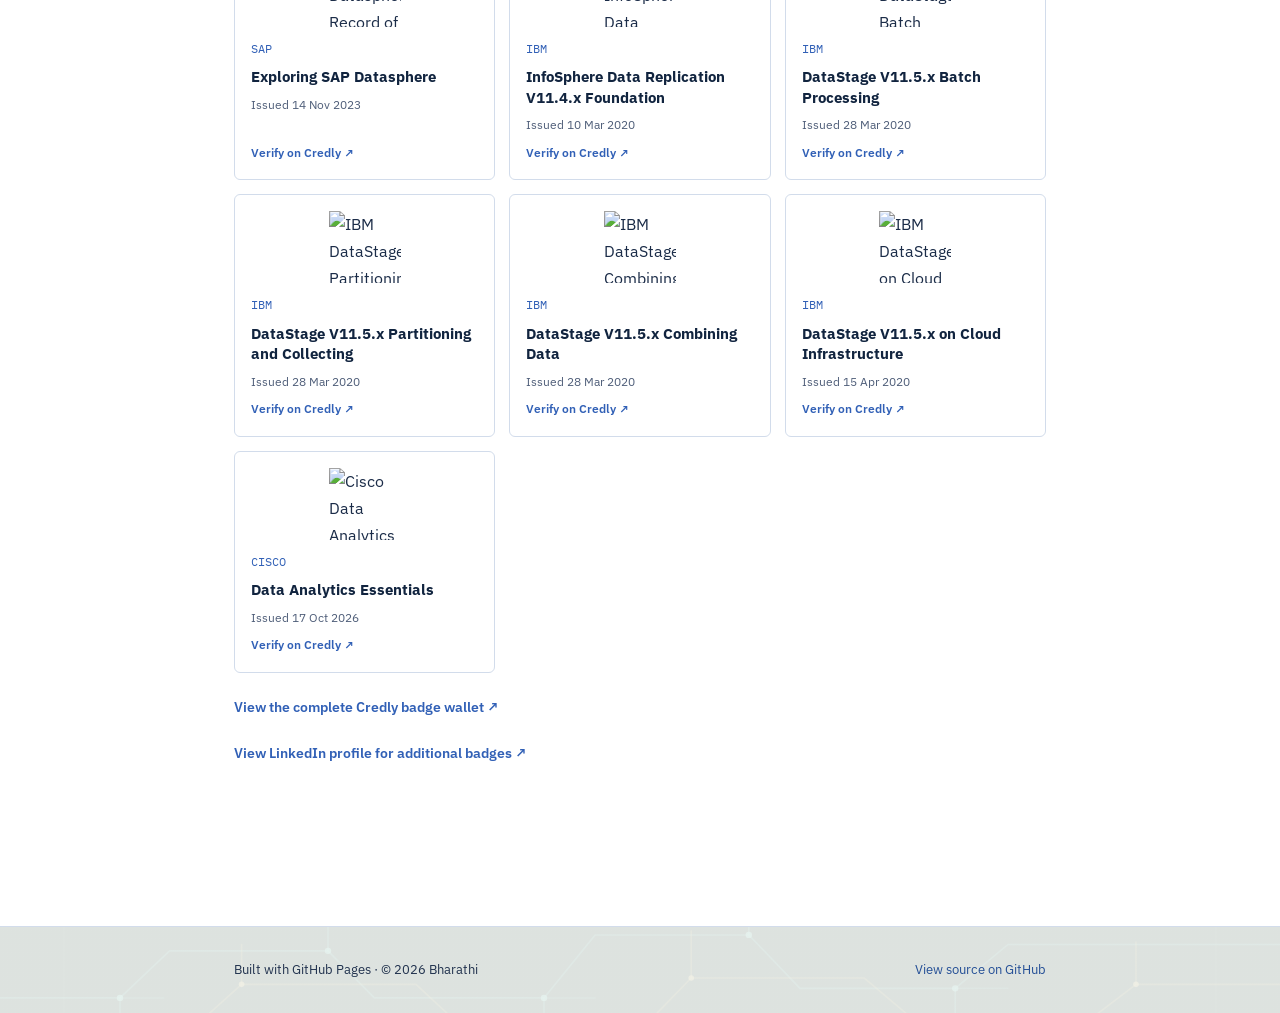
==== commit 29d76f74: "profile updates" ====
--- a/opensource/index.html
+++ b/opensource/index.html
@@ -3,226 +3,179 @@
 <head>
   <meta charset="UTF-8" />
   <meta name="viewport" content="width=device-width, initial-scale=1.0" />
-  <meta name="description" content="Bharathi Murugesan – Open source contributions, public projects, and community work." />
-  <title>Open Source · Bharathi</title>
+  <meta name="description" content="Explore Bharathi Murugesan's public GitHub activity and verified credentials in data, cloud, and software engineering." />
+  <title>Public Code &amp; Credentials · Bharathi Murugesan</title>
   <link rel="preconnect" href="https://fonts.googleapis.com" />
   <link rel="preconnect" href="https://fonts.gstatic.com" crossorigin />
-  <link href="https://fonts.googleapis.com/css2?family=Inter:wght@400;500;600;700;800&family=JetBrains+Mono:wght@400;500&display=swap" rel="stylesheet" />
+  <link href="https://fonts.googleapis.com/css2?family=IBM+Plex+Sans:wght@400;500;600;700&family=IBM+Plex+Mono:wght@400;500&display=swap" rel="stylesheet" />
   <link rel="stylesheet" href="../assets/css/style.css" />
 </head>
 <body>
 
+  <a class="skip-link" href="#main-content">Skip to content</a>
+
   <!-- ── Navigation ── -->
-  <nav>
+  <nav aria-label="Primary navigation">
     <div class="nav-inner">
       <a href="../index.html" class="nav-brand">bharathi<span>.</span></a>
       <div class="nav-links">
         <a href="../index.html">About</a>
         <a href="../work/index.html">Work</a>
-        <a href="../opensource/index.html" class="active">Open Source</a>
-        <a href="../writing/index.html">Writing</a>
+        <a href="../opensource/index.html" class="active" aria-current="page">Open Source</a>
+        <a href="https://www.linkedin.com/in/bharathimsb/" target="_blank" rel="noopener noreferrer">LinkedIn</a>
         <button id="theme-toggle" class="theme-toggle-btn" type="button" aria-label="Switch color theme">☾</button>
       </div>
     </div>
   </nav>
 
-  <div class="site-cover-wrap" aria-hidden="true">
-    <div class="site-cover site-cover-compact"></div>
-  </div>
-
-  <div class="page">
+  <main class="page" id="main-content">
     <div class="page-header">
-      <p class="section-label">// open source</p>
-      <h1>Open Source</h1>
-      <p>Projects I maintain, repositories I contribute to, and community work I care about.</p>
-
-      <div class="brand-kit" aria-label="Bharathi brand color palette">
-        <h3>Bharathi Brand Tokens v1</h3>
-        <p>
-          Custom palette for future work: close to enterprise utility tones, but intentionally adjusted
-          with nearby color values so it remains unique to this profile.
-        </p>
-        <div class="brand-swatches">
-          <div class="brand-swatch">
-            <div class="brand-swatch-color" style="background:#2B406F;"></div>
-            <div class="brand-swatch-meta"><span class="brand-swatch-name">Navy</span><span class="brand-swatch-hex">#2B406F</span></div>
-          </div>
-          <div class="brand-swatch">
-            <div class="brand-swatch-color" style="background:#3160B6;"></div>
-            <div class="brand-swatch-meta"><span class="brand-swatch-name">Ocean</span><span class="brand-swatch-hex">#3160B6</span></div>
-          </div>
-          <div class="brand-swatch">
-            <div class="brand-swatch-color" style="background:#1A97C8;"></div>
-            <div class="brand-swatch-meta"><span class="brand-swatch-name">Sky</span><span class="brand-swatch-hex">#1A97C8</span></div>
-          </div>
-          <div class="brand-swatch">
-            <div class="brand-swatch-color" style="background:#86BF48;"></div>
-            <div class="brand-swatch-meta"><span class="brand-swatch-name">Leaf</span><span class="brand-swatch-hex">#86BF48</span></div>
-          </div>
-          <div class="brand-swatch">
-            <div class="brand-swatch-color" style="background:#1ABD84;"></div>
-            <div class="brand-swatch-meta"><span class="brand-swatch-name">Mint</span><span class="brand-swatch-hex">#1ABD84</span></div>
-          </div>
-          <div class="brand-swatch">
-            <div class="brand-swatch-color" style="background:#B4D44F;"></div>
-            <div class="brand-swatch-meta"><span class="brand-swatch-name">Lime</span><span class="brand-swatch-hex">#B4D44F</span></div>
-          </div>
-          <div class="brand-swatch">
-            <div class="brand-swatch-color" style="background:#F2C21A;"></div>
-            <div class="brand-swatch-meta"><span class="brand-swatch-name">Gold</span><span class="brand-swatch-hex">#F2C21A</span></div>
-          </div>
-          <div class="brand-swatch">
-            <div class="brand-swatch-color" style="background:#1D2027;"></div>
-            <div class="brand-swatch-meta"><span class="brand-swatch-name">Carbon</span><span class="brand-swatch-hex">#1D2027</span></div>
-          </div>
-        </div>
+      <p class="section-label">Public code</p>
+      <h1>Public Code &amp; Credentials</h1>
+      <p>Public projects, contribution activity, and verified credentials across data and cloud platforms.</p>
+    </div>
+
+    <section class="section section--flush">
+      <p class="section-label">GitHub activity</p>
+      <h2>GitHub activity</h2>
+      <p class="section-intro">My public profile includes forks and learning repositories alongside this portfolio. Browse the complete activity and repository history on GitHub.</p>
+      <a href="https://github.com/ausbmuruges" class="btn btn-outline" target="_blank" rel="noopener noreferrer">View GitHub profile</a>
+    </section>
+
+    <hr class="divider" />
+
+    <!-- ── Verified Credentials ── -->
+    <section class="section">
+      <p class="section-label">Verified credentials</p>
+      <h2 id="credentials">Verified Credentials &amp; Badges</h2>
+      <p class="credential-intro">Credentials and learning badges from GitHub, Microsoft, Cisco, SAP, and IBM. Each badge links to its public Credly verification page; expired certifications are labelled.</p>
+
+      <div class="credential-grid">
+        <a class="credential-card" href="https://www.credly.com/badges/71459d4c-03cb-441d-a8bc-019b0831b770/public_url" target="_blank" rel="noopener noreferrer">
+          <img src="https://images.credly.com/images/024d0122-724d-4c5a-bd83-cfe3c4b7a073/image.png" alt="GitHub Foundations badge" loading="lazy" />
+          <span class="credential-issuer">GitHub</span>
+          <h3>GitHub Foundations</h3>
+          <span class="credential-date">Issued <time datetime="2025-03-12">12 Mar 2025</time> · Expires <time datetime="2028-03-12">12 Mar 2028</time></span>
+          <span class="credential-verify">Verify on Credly ↗</span>
+        </a>
+        <a class="credential-card" href="https://www.credly.com/badges/f0fff012-1ab2-4049-a80c-ae5469edf096/public_url" target="_blank" rel="noopener noreferrer">
+          <img src="https://images.credly.com/images/619f60f8-4f63-4772-910e-dc31c6f2f7e8/image.png" alt="Microsoft Power BI Data Analyst Associate badge" loading="lazy" />
+          <span class="credential-issuer">Microsoft</span>
+          <h3>Power BI Data Analyst Associate</h3>
+          <span class="credential-date">Expired <time datetime="2023-06-24">24 Jun 2023</time></span>
+          <span class="credential-status credential-status-expired">Expired</span>
+        </a>
+        <a class="credential-card" href="https://www.credly.com/badges/7c589b9e-351a-4d68-93d2-a780f15b18d9/public_url" target="_blank" rel="noopener noreferrer">
+          <img src="https://images.credly.com/images/68c0b94d-f6ac-40b1-a0e0-921439eb092e/image.png" alt="Cisco Python Essentials 1 badge" loading="lazy" />
+          <span class="credential-issuer">Cisco</span>
+          <h3>Python Essentials 1</h3>
+          <span class="credential-date">Issued <time datetime="2026-10-17">17 Oct 2026</time></span>
+          <span class="credential-verify">Verify on Credly ↗</span>
+        </a>
+        <a class="credential-card" href="https://www.credly.com/badges/0d839398-2c37-4619-aae2-a3715593b541/public_url" target="_blank" rel="noopener noreferrer">
+          <img src="https://images.credly.com/images/be8fcaeb-c769-4858-b567-ffaaa73ce8cf/image.png" alt="Microsoft Azure Fundamentals badge" loading="lazy" />
+          <span class="credential-issuer">Microsoft</span>
+          <h3>Azure Fundamentals</h3>
+          <span class="credential-date">Issued <time datetime="2020-07-09">9 Jul 2020</time></span>
+          <span class="credential-verify">Verify on Credly ↗</span>
+        </a>
+        <a class="credential-card" href="https://www.credly.com/badges/a7a0f218-9ad4-46a3-a2ee-8ea4fa209c2a/public_url" target="_blank" rel="noopener noreferrer">
+          <img src="https://images.credly.com/images/70eb1e3f-d4de-4377-a062-b20fb29594ea/azure-data-fundamentals-600x600.png" alt="Microsoft Azure Data Fundamentals badge" loading="lazy" />
+          <span class="credential-issuer">Microsoft</span>
+          <h3>Azure Data Fundamentals</h3>
+          <span class="credential-date">Issued <time datetime="2021-06-11">11 Jun 2021</time></span>
+          <span class="credential-verify">Verify on Credly ↗</span>
+        </a>
+        <a class="credential-card" href="https://www.credly.com/badges/d27e3ed5-ea57-407e-a01b-20744b28d3fb/public_url" target="_blank" rel="noopener noreferrer">
+          <img src="https://images.credly.com/images/61542181-0e8d-496c-a17c-3d4bf590eda1/azure-data-engineer-associate-600x600.png" alt="Microsoft Azure Data Engineer Associate badge" loading="lazy" />
+          <span class="credential-issuer">Microsoft</span>
+          <h3>Azure Data Engineer Associate</h3>
+          <span class="credential-date">Expired <time datetime="2022-12-05">5 Dec 2022</time></span>
+          <span class="credential-status credential-status-expired">Expired</span>
+        </a>
+        <a class="credential-card" href="https://www.credly.com/badges/171b92f3-4f47-44a9-af34-f81ccc7e3828/public_url" target="_blank" rel="noopener noreferrer">
+          <img src="https://images.credly.com/images/af626bbe-ed13-472f-9e72-d4808474acb5/exam-dp200-600x600.png" alt="Microsoft DP-200 badge" loading="lazy" />
+          <span class="credential-issuer">Microsoft</span>
+          <h3>DP-200: Implementing an Azure Data Solution</h3>
+          <span class="credential-date">Issued <time datetime="2020-11-03">3 Nov 2020</time></span>
+          <span class="credential-verify">Verify on Credly ↗</span>
+        </a>
+        <a class="credential-card" href="https://www.credly.com/badges/26a4456c-7503-426a-88ac-3d1422757724/public_url" target="_blank" rel="noopener noreferrer">
+          <img src="https://images.credly.com/images/c4671de2-68f7-4219-952d-2e955e25f453/exam-dp201-600x600.png" alt="Microsoft DP-201 badge" loading="lazy" />
+          <span class="credential-issuer">Microsoft</span>
+          <h3>DP-201: Designing an Azure Data Solution</h3>
+          <span class="credential-date">Issued <time datetime="2020-12-05">5 Dec 2020</time></span>
+          <span class="credential-verify">Verify on Credly ↗</span>
+        </a>
+        <a class="credential-card" href="https://www.credly.com/badges/53690442-b9ba-495a-8c14-d7b232f0cf13/public_url" target="_blank" rel="noopener noreferrer">
+          <img src="https://images.credly.com/images/4136ced8-75d5-4afb-8677-40b6236e2672/azure-ai-fundamentals-600x600.png" alt="Microsoft Azure AI Fundamentals badge" loading="lazy" />
+          <span class="credential-issuer">Microsoft</span>
+          <h3>Azure AI Fundamentals</h3>
+          <span class="credential-date">Issued <time datetime="2021-05-03">3 May 2021</time></span>
+          <span class="credential-verify">Verify on Credly ↗</span>
+        </a>
+        <a class="credential-card" href="https://www.credly.com/badges/9ce880e2-78d2-4857-b239-16d05b651899/public_url" target="_blank" rel="noopener noreferrer">
+          <img src="https://images.credly.com/images/7b804787-c763-471a-837b-e3e272b12f8a/image.png" alt="SAP Datasphere Record of Achievement badge" loading="lazy" />
+          <span class="credential-issuer">SAP</span>
+          <h3>Exploring SAP Datasphere</h3>
+          <span class="credential-date">Issued <time datetime="2023-11-14">14 Nov 2023</time></span>
+          <span class="credential-verify">Verify on Credly ↗</span>
+        </a>
+        <a class="credential-card" href="https://www.credly.com/badges/31cc3506-162a-42b1-b913-42505db45220/public_url" target="_blank" rel="noopener noreferrer">
+          <img src="https://images.credly.com/images/984972b4-c599-4ed7-9084-b61ec5a79f94/IBM_InfoSphere_Data_Replication_V11.4.x_Foundation.png" alt="IBM InfoSphere Data Replication Foundation badge" loading="lazy" />
+          <span class="credential-issuer">IBM</span>
+          <h3>InfoSphere Data Replication V11.4.x Foundation</h3>
+          <span class="credential-date">Issued <time datetime="2020-03-10">10 Mar 2020</time></span>
+          <span class="credential-verify">Verify on Credly ↗</span>
+        </a>
+        <a class="credential-card" href="https://www.credly.com/badges/1bbc2305-a831-4fde-a0bc-3a69c0337c99/public_url" target="_blank" rel="noopener noreferrer">
+          <img src="https://images.credly.com/images/f6cf6008-910d-44b3-ab42-f5be4efc527a/DataStage_Batch_Processing_-_Knowledge_V11.5.x.png" alt="IBM DataStage Batch Processing badge" loading="lazy" />
+          <span class="credential-issuer">IBM</span>
+          <h3>DataStage V11.5.x Batch Processing</h3>
+          <span class="credential-date">Issued <time datetime="2020-03-28">28 Mar 2020</time></span>
+          <span class="credential-verify">Verify on Credly ↗</span>
+        </a>
+        <a class="credential-card" href="https://www.credly.com/badges/f29e498f-7b9e-4478-8ec7-f5ba952e6b1d/public_url" target="_blank" rel="noopener noreferrer">
+          <img src="https://images.credly.com/images/1f190826-80ed-4f83-8ab4-f8590e9998cc/DataStage_-_Part_and_Collect_-_V11.5.x_v2.png" alt="IBM DataStage Partitioning and Collecting badge" loading="lazy" />
+          <span class="credential-issuer">IBM</span>
+          <h3>DataStage V11.5.x Partitioning and Collecting</h3>
+          <span class="credential-date">Issued <time datetime="2020-03-28">28 Mar 2020</time></span>
+          <span class="credential-verify">Verify on Credly ↗</span>
+        </a>
+        <a class="credential-card" href="https://www.credly.com/badges/f4664503-602a-49fb-9e77-ca4d8cc53f59/public_url" target="_blank" rel="noopener noreferrer">
+          <img src="https://images.credly.com/images/80d276e6-6d3d-4fbe-8e14-11b86fee4314/DataStage_Combining_Data_-_Knowledge_V11.5.x.png" alt="IBM DataStage Combining Data badge" loading="lazy" />
+          <span class="credential-issuer">IBM</span>
+          <h3>DataStage V11.5.x Combining Data</h3>
+          <span class="credential-date">Issued <time datetime="2020-03-28">28 Mar 2020</time></span>
+          <span class="credential-verify">Verify on Credly ↗</span>
+        </a>
+        <a class="credential-card" href="https://www.credly.com/badges/e8d3b5d1-e9c1-4f8d-b097-4dd992142296/public_url" target="_blank" rel="noopener noreferrer">
+          <img src="https://images.credly.com/images/9c9c361a-c853-4ecd-9bcc-e7670121b9ee/DataStage_Cloud_Infra_-_Knowledge_V11.5.x.png" alt="IBM DataStage on Cloud Infrastructure badge" loading="lazy" />
+          <span class="credential-issuer">IBM</span>
+          <h3>DataStage V11.5.x on Cloud Infrastructure</h3>
+          <span class="credential-date">Issued <time datetime="2020-04-15">15 Apr 2020</time></span>
+          <span class="credential-verify">Verify on Credly ↗</span>
+        </a>
+        <a class="credential-card" href="https://www.credly.com/badges/61e5de89-a27a-408a-a20f-341b41fe8235/public_url" target="_blank" rel="noopener noreferrer">
+          <img src="https://images.credly.com/images/1fdfeaeb-e61c-4450-bdfe-a07bd4e715df/image.png" alt="Cisco Data Analytics Essentials badge" loading="lazy" />
+          <span class="credential-issuer">Cisco</span>
+          <h3>Data Analytics Essentials</h3>
+          <span class="credential-date">Issued <time datetime="2026-10-17">17 Oct 2026</time></span>
+          <span class="credential-verify">Verify on Credly ↗</span>
+        </a>
       </div>
-    </div>
-
-    <!-- ── Maintained Projects ── -->
-    <section class="section" style="margin-top: 0;">
-      <p class="section-label">// maintained</p>
-      <h2>Projects I Maintain</h2>
-
-      <div class="card-grid">
-
-        <!-- GitHub profile link card -->
-        <div class="card">
-          <div class="card-icon">&#128187;</div>
-          <h3>GitHub Profile</h3>
-          <p>
-            Browse all my public repositories — utilities, scripts, and experiments
-            across data engineering, Azure tooling, and platform automation.
-          </p>
-          <div class="tags">
-            <span class="tag">Python</span>
-            <span class="tag">Azure</span>
-            <span class="tag">Data Engineering</span>
-          </div>
-          <div class="card-footer">
-            <a href="https://github.com/ausbmuruges"
-               class="btn btn-outline"
-               style="padding:6px 14px; font-size:0.82rem;"
-               target="_blank" rel="noopener">
-              github.com/ausbmuruges ↗
-            </a>
-          </div>
-        </div>
-
-        <!-- TODO: Add individual repo cards as you publish public projects -->
-
-      </div>
+      <p class="credential-wallet-link"><a href="https://www.credly.com/users/bharathi-murugesan.868d2d7d/badges/credly" target="_blank" rel="noopener noreferrer">View the complete Credly badge wallet ↗</a></p>
+      <p class="credential-wallet-link"><a href="https://www.linkedin.com/in/bharathimsb/" target="_blank" rel="noopener noreferrer">View LinkedIn profile for additional badges ↗</a></p>
     </section>
 
-    <hr class="divider" />
-
-    <!-- ── Notable Contributions ── -->
-    <section class="section">
-      <p class="section-label">// contributions</p>
-      <h2>Notable Contributions</h2>
-      <p style="color:var(--color-muted); margin-bottom: 24px; max-width:560px; font-size:0.9rem;">
-        Pull requests, bug fixes, and feature work merged into projects I don't own.
-      </p>
-
-      <ul class="post-list">
-
-        <!-- CONTRIBUTION ENTRY — duplicate as needed -->
-        <li class="post-item">
-          <div>
-            <a href="#" class="post-title" target="_blank" rel="noopener">
-              <!-- TODO: Brief description of the contribution -->
-              Fix: corrected edge case in stream buffer handling
-            </a>
-            <div style="margin-top:4px;">
-              <span class="tag">
-                <!-- TODO: Replace with org/repo name -->
-                org/repo
-              </span>
-            </div>
-          </div>
-          <span class="post-meta">
-            <!-- TODO: Replace with merge date -->
-            Jan 2025
-          </span>
-        </li>
-
-        <li class="post-item">
-          <div>
-            <a href="#" class="post-title" target="_blank" rel="noopener">
-              Feat: added configurable retry backoff to HTTP client
-            </a>
-            <div style="margin-top:4px;">
-              <span class="tag">org/another-repo</span>
-            </div>
-          </div>
-          <span class="post-meta">Nov 2024</span>
-        </li>
-
-        <li class="post-item">
-          <div>
-            <a href="#" class="post-title" target="_blank" rel="noopener">
-              Docs: improved getting-started guide with real-world examples
-            </a>
-            <div style="margin-top:4px;">
-              <span class="tag">org/docs-repo</span>
-            </div>
-          </div>
-          <span class="post-meta">Aug 2024</span>
-        </li>
-
-      </ul>
-    </section>
-
-    <hr class="divider" />
-
-    <!-- ── Community ── -->
-    <section class="section">
-      <p class="section-label">// community</p>
-      <h2>Community &amp; Certifications</h2>
-
-      <div class="card-grid" style="margin-bottom:24px;">
-        <div class="card">
-          <div class="card-icon">&#127941;</div>
-          <h3>GitHub Foundations</h3>
-          <p>Certified in GitHub fundamentals covering repositories, collaboration workflows, and version control best practices.</p>
-          <div class="tags"><span class="tag">GitHub</span></div>
-        </div>
-        <div class="card">
-          <div class="card-icon">&#9729;</div>
-          <h3>Azure Data Engineer Associate</h3>
-          <p>Microsoft certified in designing and implementing data storage, processing, and security solutions on Azure.</p>
-          <div class="tags"><span class="tag">Azure</span><span class="tag">Data Engineering</span></div>
-        </div>
-        <div class="card">
-          <div class="card-icon">&#128200;</div>
-          <h3>Power BI Data Analyst Associate</h3>
-          <p>Microsoft certified in data modeling, visualization, and delivering actionable insights with Power BI.</p>
-          <div class="tags"><span class="tag">Power BI</span><span class="tag">Analytics</span></div>
-        </div>
-        <div class="card">
-          <div class="card-icon">&#127759;</div>
-          <h3>Azure Fundamentals</h3>
-          <p>Microsoft certified in core Azure cloud concepts, services, and governance.</p>
-          <div class="tags"><span class="tag">Azure</span><span class="tag">Cloud</span></div>
-        </div>
-      </div>
-
-      <p style="color:var(--color-muted); max-width:600px; font-size:0.9rem;">
-        I engage with the Azure data engineering community, contribute to utility sector
-        data standards conversations, and share learnings from building large-scale
-        streaming and analytics platforms in regulated industries.
-      </p>
-    </section>
-
-  </div>
+  </main>
 
   <!-- ── Footer ── -->
   <footer>
     <div class="footer-inner">
       <p>Built with GitHub Pages &middot; &copy; <span id="yr"></span> Bharathi</p>
       <p>
-        <a href="https://github.com/ausbmuruges/bharathi" target="_blank" rel="noopener"
-           style="color:var(--color-muted); font-size:0.82rem;">
+        <a href="https://github.com/ausbmuruges/bharathi" class="footer-source-link" target="_blank" rel="noopener noreferrer">
           View source on GitHub
         </a>
       </p>
--- a/assets/css/style.css
+++ b/assets/css/style.css
@@ -31,22 +31,20 @@
   --color-tag-bg:     #eef4f7;
   --color-heading:    #11243f;
   --color-btn-text:   #ffffff;
-  --nav-overlay:      rgba(243, 247, 241, 0.48);
-  --nav-banner-image: url("../images/header.png");
-  --cover-banner-image: url("../images/banner_light.png");
-  --footer-overlay:   rgba(243, 247, 241, 0.72);
+  --banner-image:     url("../images/utility-network-banner.svg");
+  --nav-overlay:      rgba(243, 247, 241, 0.78);
+  --footer-overlay:   rgba(243, 247, 241, 0.9);
   --footer-text:      #21324e;
   --footer-link:      #244f96;
-  --cover-overlay:    rgba(255, 255, 255, 0.08);
   --nav-link-color:   #15355f;
   --nav-link-active:  #1f4d91;
   --nav-link-shadow:  0 1px 2px rgba(255, 255, 255, 0.5);
   --nav-link-bg-hover: rgba(255, 255, 255, 0.38);
   --nav-link-bg-active: rgba(255, 255, 255, 0.72);
   --nav-link-border-active: rgba(21, 53, 95, 0.18);
-  --font-sans:        'Avenir Next', 'Century Gothic', 'Segoe UI', Arial, sans-serif;
-  --font-mono:        'JetBrains Mono', 'Fira Code', monospace;
-  --radius:           10px;
+  --font-sans:        'IBM Plex Sans', sans-serif;
+  --font-mono:        'IBM Plex Mono', monospace;
+  --radius:           8px;
   --max-w:            860px;
   --nav-h:            64px;
 }
@@ -76,13 +74,11 @@
   --color-tag-bg:     #1f3047;
   --color-heading:    #f2f6ff;
   --color-btn-text:   #ffffff;
+  --banner-image:     url("../images/utility-network-banner.svg");
   --nav-overlay:      rgba(9, 15, 25, 0.68);
-  --nav-banner-image: url("../images/header.png");
-  --cover-banner-image: url("../images/banner_dark.png");
-  --footer-overlay:   rgba(9, 15, 25, 0.82);
+  --footer-overlay:   rgba(9, 15, 25, 0.84);
   --footer-text:      #dce6f5;
   --footer-link:      #8eb0ff;
-  --cover-overlay:    rgba(8, 14, 24, 0.16);
   --nav-link-color:   #e7edf8;
   --nav-link-active:  var(--color-accent);
   --nav-link-shadow:  0 1px 2px rgba(0, 0, 0, 0.45);
@@ -104,6 +100,19 @@
 
 a { color: var(--color-accent); text-decoration: none; }
 a:hover { text-decoration: underline; }
+a:focus-visible, button:focus-visible { outline: 2px solid var(--color-accent); outline-offset: 3px; }
+.skip-link {
+  position: absolute;
+  z-index: 200;
+  top: 8px;
+  left: 8px;
+  padding: 8px 12px;
+  transform: translateY(-160%);
+  border-radius: 4px;
+  color: var(--color-btn-text);
+  background: var(--color-heading);
+}
+.skip-link:focus { transform: translateY(0); }
 
 img { max-width: 100%; display: block; }
 
@@ -114,7 +123,7 @@
   z-index: 100;
   background-image:
     linear-gradient(var(--nav-overlay), var(--nav-overlay)),
-    var(--nav-banner-image);
+    var(--banner-image);
   background-size: cover;
   background-position: center;
   background-repeat: no-repeat;
@@ -138,7 +147,6 @@
   font-weight: 700;
   font-size: 1.1rem;
   color: var(--color-text);
-  letter-spacing: -0.02em;
   text-shadow: 0 1px 2px rgba(255, 255, 255, 0.35);
 }
 .nav-brand span { color: var(--color-accent); }
@@ -206,38 +214,6 @@
 /* ── Page wrapper ── */
 .page { max-width: var(--max-w); margin: 0 auto; padding: 0 24px 80px; }
 
-.site-cover-wrap {
-  padding: 18px 24px 0;
-}
-
-.site-cover {
-  max-width: var(--max-w);
-  margin: 0 auto;
-  min-height: 220px;
-  border: 1px solid var(--color-border);
-  border-radius: 18px;
-  background-image:
-    linear-gradient(var(--cover-overlay), var(--cover-overlay)),
-    var(--cover-banner-image);
-  background-size: cover;
-  background-position: center center;
-  background-repeat: no-repeat;
-  box-shadow: 0 16px 34px rgba(8, 15, 25, 0.08);
-}
-
-.site-cover-home {
-  min-height: 0;
-  aspect-ratio: 4 / 1;
-  background-size: contain;
-  background-position: center center;
-  background-color: var(--color-surface);
-}
-
-.site-cover-compact {
-  min-height: 180px;
-  background-position: center 34%;
-}
-
 /* ── Hero (index only) ── */
 .hero {
   padding: 56px 0 64px;
@@ -250,14 +226,12 @@
   font-size: 0.85rem;
   font-family: var(--font-mono);
   color: var(--color-accent);
-  letter-spacing: 0.08em;
   text-transform: uppercase;
 }
 
 .hero h1 {
-  font-size: clamp(2rem, 5vw, 3rem);
+  font-size: 2.9rem;
   font-weight: 800;
-  letter-spacing: -0.04em;
   line-height: 1.15;
   color: var(--color-heading);
 }
@@ -272,20 +246,19 @@
 
 .hero-actions { display: flex; gap: 12px; flex-wrap: wrap; margin-top: 8px; }
 
-.hero-banner {
-  margin-top: 16px;
-  width: 100%;
-  border: 1px solid var(--color-border);
-  border-radius: 14px;
-  overflow: hidden;
-  background: var(--color-surface);
-}
-
-.hero-banner img {
-  width: 100%;
-  height: auto;
-  display: block;
-}
+.proof-strip {
+  display: grid;
+  grid-template-columns: repeat(3, minmax(0, 1fr));
+  gap: 20px;
+  max-width: 740px;
+  padding: 18px 0;
+  margin-top: 8px;
+  border-top: 1px solid var(--color-border);
+  border-bottom: 1px solid var(--color-border);
+}
+.proof-item { display: flex; flex-direction: column; gap: 2px; min-width: 0; }
+.proof-item strong { color: var(--color-accent); font-size: 1.45rem; line-height: 1.2; }
+.proof-item span { color: var(--color-muted); font-size: 0.8rem; line-height: 1.4; }
 
 .btn {
   display: inline-flex;
@@ -314,21 +287,22 @@
 
 /* ── Section heading ── */
 .section { margin-top: 64px; }
+.section--flush { margin-top: 0; }
 .section-label {
   font-family: var(--font-mono);
   font-size: 0.78rem;
   text-transform: uppercase;
-  letter-spacing: 0.1em;
   color: var(--color-accent);
   margin-bottom: 8px;
 }
 .section h2 {
   font-size: 1.5rem;
   font-weight: 700;
-  letter-spacing: -0.02em;
   margin-bottom: 24px;
   color: var(--color-heading);
 }
+.section-intro { color: var(--color-muted); max-width: 620px; font-size: 0.92rem; margin: -8px 0 22px; }
+.intro-copy { color: var(--color-muted); max-width: 620px; }
 
 /* ── Divider ── */
 .divider {
@@ -356,9 +330,19 @@
 }
 .card:hover { border-color: var(--color-accent-dim); transform: translateY(-2px); }
 
-.card-icon { font-size: 1.6rem; }
+.project-category { color: var(--color-accent); font: 600 0.72rem/1.3 var(--font-mono); }
 .card h3 { font-size: 1.05rem; font-weight: 700; color: var(--color-heading); }
 .card p { font-size: 0.9rem; color: var(--color-muted); flex: 1; }
+.card .project-outcome {
+  flex: 0;
+  padding: 10px 12px;
+  border-left: 3px solid var(--brand-mint);
+  background: var(--status-info-bg);
+  font-size: 0.82rem;
+}
+.project-outcome strong { color: var(--color-heading); margin-right: 4px; }
+.project-note { margin-top: 18px; color: var(--color-muted); font-size: 0.8rem; }
+.project-period { color: var(--color-muted); font-size: 0.78rem; }
 
 .card-footer {
   display: flex;
@@ -395,14 +379,52 @@
 .post-title:hover { color: var(--color-accent); }
 .post-meta { font-size: 0.8rem; color: var(--color-muted); white-space: nowrap; font-family: var(--font-mono); }
 
+/* ── Experience timeline ── */
+.experience-list { list-style: none; display: grid; }
+.experience-item {
+  display: grid;
+  grid-template-columns: 112px minmax(0, 1fr);
+  gap: 24px;
+  padding: 22px 0;
+}
+.experience-item + .experience-item { border-top: 1px solid var(--color-border); }
+.experience-period { color: var(--color-muted); font: 0.78rem/1.5 var(--font-mono); padding-top: 3px; }
+.experience-details { min-width: 0; }
+.experience-title { color: var(--color-heading); font-size: 1.02rem; font-weight: 700; line-height: 1.35; }
+.experience-org { color: var(--color-accent); font-size: 0.88rem; margin: 4px 0 8px; }
+.experience-summary { color: var(--color-muted); font-size: 0.9rem; max-width: 620px; }
+.experience-details .tags { margin-top: 10px; }
+
 /* ── Page header (inner pages) ── */
 .page-header { padding: 56px 0 40px; }
-.page-header h1 { font-size: 2rem; font-weight: 800; letter-spacing: -0.03em; color: var(--color-heading); }
+.page-header h1 { font-size: 2rem; font-weight: 800; color: var(--color-heading); }
 .page-header p { color: var(--color-muted); margin-top: 8px; max-width: 520px; }
 
-/* ── Skill pills (profile) ── */
-.skill-group { margin-bottom: 20px; }
-.skill-group-label { font-size: 0.8rem; font-family: var(--font-mono); color: var(--color-muted); margin-bottom: 8px; text-transform: uppercase; letter-spacing: 0.06em; }
+.utility-network-figure { margin: 0 0 48px; }
+.network-diagram-scroll { overflow-x: auto; border-radius: 8px; -webkit-overflow-scrolling: touch; }
+.network-diagram-scroll:focus-visible { outline: 2px solid var(--color-accent); outline-offset: 3px; }
+.network-diagram-scroll img {
+  width: 100%;
+  height: auto;
+  min-width: 0;
+  border: 1px solid #30435b;
+  border-radius: 8px;
+  background: #101a2a;
+}
+.utility-network-figure figcaption { color: var(--color-muted); font-size: 0.82rem; margin-top: 10px; }
+.network-key { list-style: none; display: grid; grid-template-columns: repeat(3, minmax(0, 1fr)); gap: 16px; margin-top: 12px; }
+.network-key li { font-size: 0.78rem; line-height: 1.5; }
+.network-key strong { display: block; color: var(--color-heading); font-size: 0.82rem; }
+
+/* ── Skill groups (profile) ── */
+.skills-grid {
+  display: grid;
+  grid-template-columns: repeat(2, minmax(0, 1fr));
+  gap: 24px 32px;
+}
+.skill-group { min-width: 0; padding-top: 14px; border-top: 1px solid var(--color-border); }
+.skill-group-label { font-size: 0.8rem; font-family: var(--font-mono); color: var(--color-muted); margin-bottom: 8px; text-transform: uppercase; }
+.skill-summary { color: var(--color-muted); font-size: 0.88rem; line-height: 1.55; margin-bottom: 12px; }
 .pills { display: flex; flex-wrap: wrap; gap: 8px; }
 .pill {
   background: var(--color-surface);
@@ -412,6 +434,35 @@
   padding: 5px 14px;
   border-radius: 6px;
 }
+
+/* ── Verified credentials ── */
+.credential-intro { color: var(--color-muted); max-width: 660px; font-size: 0.92rem; margin: -10px 0 24px; }
+.credential-grid { display: grid; grid-template-columns: repeat(auto-fill, minmax(205px, 1fr)); gap: 14px; }
+.credential-card {
+  min-width: 0;
+  display: flex;
+  flex-direction: column;
+  align-items: flex-start;
+  gap: 8px;
+  padding: 16px;
+  border: 1px solid var(--color-border);
+  border-radius: 6px;
+  color: var(--color-text);
+  background: var(--color-surface);
+  transition: border-color 0.2s, transform 0.2s;
+}
+.credential-card:hover { border-color: var(--color-accent-dim); transform: translateY(-2px); text-decoration: none; }
+.credential-card:focus-visible { outline: 2px solid var(--color-accent); outline-offset: 2px; }
+.credential-card img { width: 72px; height: 72px; object-fit: contain; align-self: center; margin: 0 auto 4px; }
+.credential-issuer { color: var(--color-accent); font-family: var(--font-mono); font-size: 0.72rem; text-transform: uppercase; }
+.credential-card h3 { color: var(--color-heading); font-size: 0.95rem; line-height: 1.35; }
+.credential-date { color: var(--color-muted); font-size: 0.78rem; line-height: 1.5; }
+.credential-verify { color: var(--color-accent); font-size: 0.78rem; font-weight: 600; margin-top: auto; }
+.credential-status { font-size: 0.72rem; font-weight: 700; text-transform: uppercase; }
+.credential-status-expired { color: #a43e3e; }
+[data-theme="dark"] .credential-status-expired { color: #ff9b9b; }
+.credential-wallet-link { margin-top: 22px; font-size: 0.9rem; font-weight: 600; }
+.writing-empty-state { color: var(--color-muted); max-width: 560px; font-size: 0.92rem; }
 
 /* ── Social links ── */
 .social-links { display: flex; gap: 16px; flex-wrap: wrap; margin-top: 8px; }
@@ -432,9 +483,9 @@
   padding: 32px 0;
   background-image:
     linear-gradient(var(--footer-overlay), var(--footer-overlay)),
-    var(--nav-banner-image);
+    var(--banner-image);
   background-size: cover;
-  background-position: center center;
+  background-position: center;
   background-repeat: no-repeat;
 }
 .footer-inner {
@@ -449,72 +500,41 @@
 }
 .footer-inner p { font-size: 0.82rem; color: var(--footer-text); }
 .footer-inner a { color: var(--footer-link) !important; }
-
-/* ── Brand kit (reusable for future pages) ── */
-.brand-kit {
-  margin-top: 22px;
-  border: 1px solid var(--color-border);
-  background: linear-gradient(135deg, var(--status-info-bg), var(--color-surface));
-  border-radius: 14px;
-  padding: 20px;
-}
-
-.brand-kit h3 {
-  font-size: 1rem;
-  color: var(--color-heading);
-  margin-bottom: 6px;
-}
-
-.brand-kit p {
-  color: var(--color-muted);
-  font-size: 0.9rem;
-  margin-bottom: 14px;
-}
-
-.brand-swatches {
-  display: grid;
-  grid-template-columns: repeat(auto-fit, minmax(150px, 1fr));
-  gap: 10px;
-}
-
-.brand-swatch {
-  border: 1px solid var(--color-border);
-  border-radius: 10px;
-  overflow: hidden;
-  background: var(--color-surface);
-}
-
-.brand-swatch-color {
-  height: 36px;
-}
-
-.brand-swatch-meta {
-  padding: 8px 10px;
-}
-
-.brand-swatch-name {
-  display: block;
-  font-size: 0.75rem;
-  font-family: var(--font-mono);
-  color: var(--color-text);
-}
-
-.brand-swatch-hex {
-  display: block;
-  font-size: 0.72rem;
-  color: var(--color-muted);
-}
+.footer-source-link { color: var(--color-muted) !important; font-size: 0.82rem; }
 
 /* ── Responsive ── */
 @media (max-width: 600px) {
-  .nav-links a { padding: 6px 8px; font-size: 0.85rem; }
+  .nav-inner { padding: 0 16px; gap: 8px; }
+  .nav-brand { flex: 0 0 auto; font-size: 0.95rem; }
+  .nav-links { gap: 2px; }
+  .nav-links a { padding: 6px 5px; font-size: 0.75rem; white-space: nowrap; }
   .theme-toggle-btn { width: 30px; height: 30px; font-size: 0.9rem; }
-  .site-cover-wrap { padding: 12px 16px 0; }
-  .site-cover-home { aspect-ratio: 4 / 1; background-size: contain; background-position: center center; }
-  .site-cover-compact { min-height: 128px; background-position: 62% center; }
   .hero { padding: 48px 0 40px; }
-  .hero-banner { border-radius: 10px; }
+  .hero h1 { font-size: 2.1rem; }
+  .proof-strip { gap: 12px; }
+  .proof-item strong { font-size: 1.25rem; }
+  .proof-item span { font-size: 0.72rem; }
   .card-grid { grid-template-columns: 1fr; }
+  .skills-grid { grid-template-columns: 1fr; gap: 20px; }
+  .credential-grid { grid-template-columns: repeat(2, minmax(0, 1fr)); gap: 10px; }
+  .credential-card { padding: 12px; }
+  .credential-card img { width: 60px; height: 60px; }
   .post-item { flex-direction: column; gap: 4px; }
+  .experience-item { grid-template-columns: 1fr; gap: 4px; }
+  .network-key { grid-template-columns: 1fr; gap: 8px; }
+  .network-diagram-scroll img { width: 760px; max-width: none; }
   .footer-inner { justify-content: center; text-align: center; }
 }
+
+@media (max-width: 360px) {
+  .nav-inner { padding: 0 12px; gap: 4px; }
+  .nav-links { gap: 0; }
+  .nav-links a { padding: 6px 4px; font-size: 0.7rem; }
+  .theme-toggle-btn { width: 28px; height: 28px; }
+  .credential-grid { grid-template-columns: 1fr; }
+}
+
+@media (prefers-reduced-motion: reduce) {
+  html { scroll-behavior: auto; }
+  *, *::before, *::after { animation-duration: 0.01ms !important; transition-duration: 0.01ms !important; }
+}
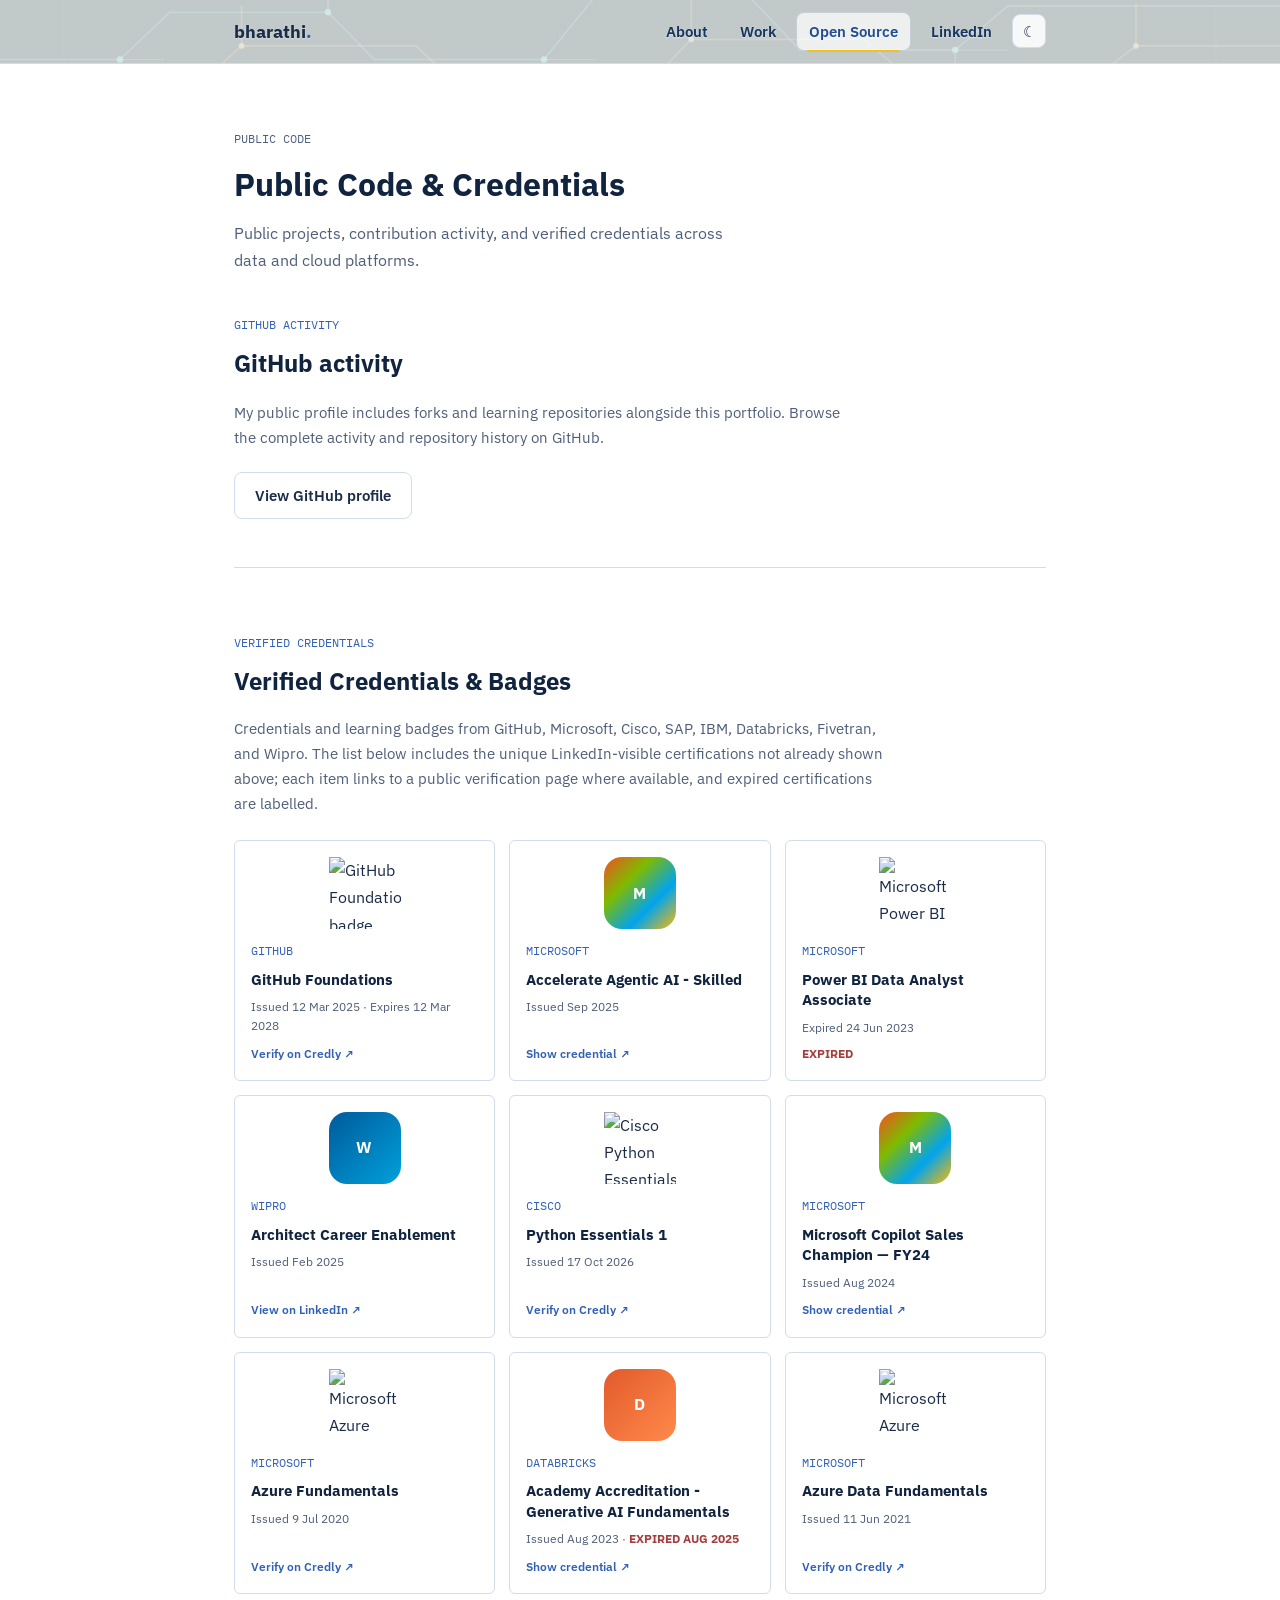
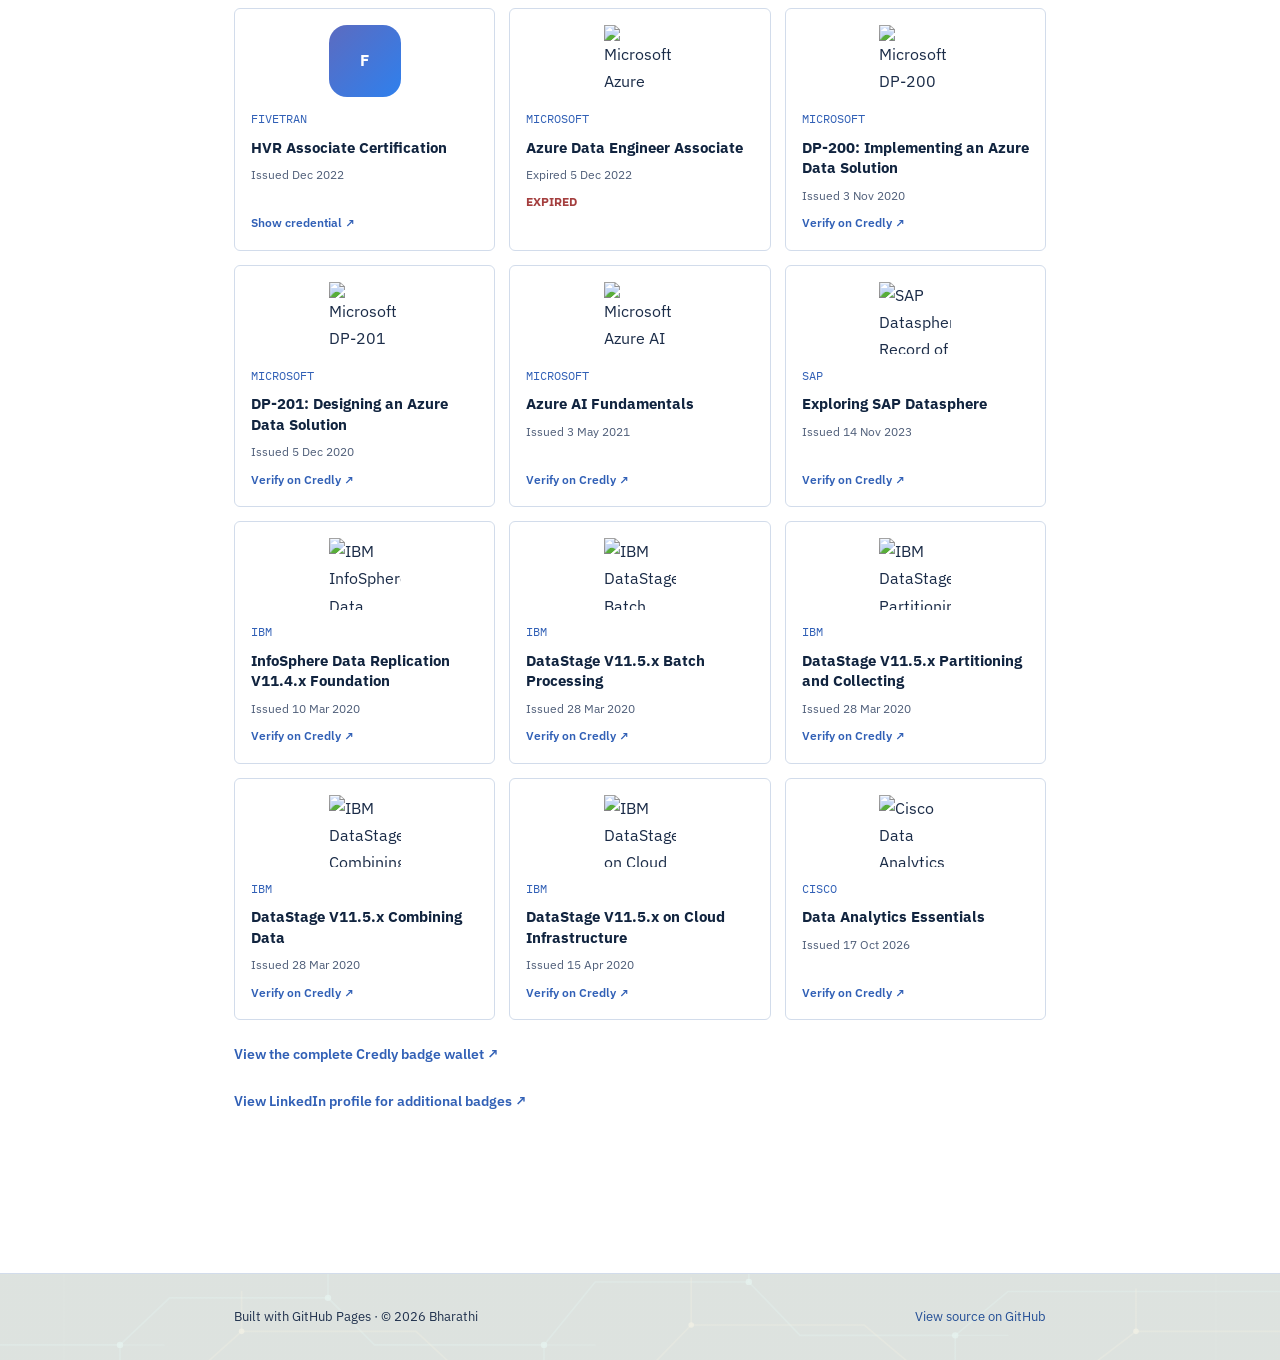
==== commit 96825abe: "UI Updates" ====
--- a/opensource/index.html
+++ b/opensource/index.html
@@ -48,7 +48,7 @@
     <section class="section">
       <p class="section-label">Verified credentials</p>
       <h2 id="credentials">Verified Credentials &amp; Badges</h2>
-      <p class="credential-intro">Credentials and learning badges from GitHub, Microsoft, Cisco, SAP, and IBM. Each badge links to its public Credly verification page; expired certifications are labelled.</p>
+      <p class="credential-intro">Credentials and learning badges from GitHub, Microsoft, Cisco, SAP, IBM, Databricks, Fivetran, and Wipro. The list below includes the unique LinkedIn-visible certifications not already shown above; each item links to a public verification page where available, and expired certifications are labelled.</p>
 
       <div class="credential-grid">
         <a class="credential-card" href="https://www.credly.com/badges/71459d4c-03cb-441d-a8bc-019b0831b770/public_url" target="_blank" rel="noopener noreferrer">
@@ -58,12 +58,26 @@
           <span class="credential-date">Issued <time datetime="2025-03-12">12 Mar 2025</time> · Expires <time datetime="2028-03-12">12 Mar 2028</time></span>
           <span class="credential-verify">Verify on Credly ↗</span>
         </a>
+        <a class="credential-card" href="https://www.linkedin.com/safety/go/?url=https%3A%2F%2Fwww%2Ecredly%2Ecom%2Fbadges%2F33c0507d-f007-48ce-bec2-79ee63c1b9d9%2Flinked_in_profile&urlhash=pbU7&mt=PWSzxXrmNz6JFJJ9-SQWCO1BucFIMQO4WUe8I5UFElkJURfnvlS5bYw0HIBKS9xvGeyvT6Af4sk_EyAcleBTt_C_QZ8&isSdui=true" target="_blank" rel="noopener noreferrer">
+          <div class="credential-avatar credential-avatar--microsoft">M</div>
+          <span class="credential-issuer">Microsoft</span>
+          <h3>Accelerate Agentic AI - Skilled</h3>
+          <span class="credential-date">Issued <time datetime="2025-09">Sep 2025</time></span>
+          <span class="credential-verify">Show credential ↗</span>
+        </a>
         <a class="credential-card" href="https://www.credly.com/badges/f0fff012-1ab2-4049-a80c-ae5469edf096/public_url" target="_blank" rel="noopener noreferrer">
           <img src="https://images.credly.com/images/619f60f8-4f63-4772-910e-dc31c6f2f7e8/image.png" alt="Microsoft Power BI Data Analyst Associate badge" loading="lazy" />
           <span class="credential-issuer">Microsoft</span>
           <h3>Power BI Data Analyst Associate</h3>
           <span class="credential-date">Expired <time datetime="2023-06-24">24 Jun 2023</time></span>
           <span class="credential-status credential-status-expired">Expired</span>
+        </a>
+        <a class="credential-card" href="https://www.linkedin.com/in/bharathimsb/overlay/Certifications/332355860/treasury/?profileId=ACoAABMSjqIBtqxR9Pqtg-rINgoWKC2v9HnhOTg" target="_blank" rel="noopener noreferrer">
+          <div class="credential-avatar credential-avatar--wipro">W</div>
+          <span class="credential-issuer">Wipro</span>
+          <h3>Architect Career Enablement</h3>
+          <span class="credential-date">Issued <time datetime="2025-02">Feb 2025</time></span>
+          <span class="credential-verify">View on LinkedIn ↗</span>
         </a>
         <a class="credential-card" href="https://www.credly.com/badges/7c589b9e-351a-4d68-93d2-a780f15b18d9/public_url" target="_blank" rel="noopener noreferrer">
           <img src="https://images.credly.com/images/68c0b94d-f6ac-40b1-a0e0-921439eb092e/image.png" alt="Cisco Python Essentials 1 badge" loading="lazy" />
@@ -72,6 +86,13 @@
           <span class="credential-date">Issued <time datetime="2026-10-17">17 Oct 2026</time></span>
           <span class="credential-verify">Verify on Credly ↗</span>
         </a>
+        <a class="credential-card" href="https://www.credly.com/badges/a7026b55-1c02-4c65-83dd-17c9761f7d79" target="_blank" rel="noopener noreferrer">
+          <div class="credential-avatar credential-avatar--microsoft">M</div>
+          <span class="credential-issuer">Microsoft</span>
+          <h3>Microsoft Copilot Sales Champion — FY24</h3>
+          <span class="credential-date">Issued <time datetime="2024-08">Aug 2024</time></span>
+          <span class="credential-verify">Show credential ↗</span>
+        </a>
         <a class="credential-card" href="https://www.credly.com/badges/0d839398-2c37-4619-aae2-a3715593b541/public_url" target="_blank" rel="noopener noreferrer">
           <img src="https://images.credly.com/images/be8fcaeb-c769-4858-b567-ffaaa73ce8cf/image.png" alt="Microsoft Azure Fundamentals badge" loading="lazy" />
           <span class="credential-issuer">Microsoft</span>
@@ -79,12 +100,26 @@
           <span class="credential-date">Issued <time datetime="2020-07-09">9 Jul 2020</time></span>
           <span class="credential-verify">Verify on Credly ↗</span>
         </a>
+        <a class="credential-card" href="https://credentials.databricks.com/7bd2221c-c620-4975-a543-46763e0f8bb4" target="_blank" rel="noopener noreferrer">
+          <div class="credential-avatar credential-avatar--databricks">D</div>
+          <span class="credential-issuer">Databricks</span>
+          <h3>Academy Accreditation - Generative AI Fundamentals</h3>
+          <span class="credential-date">Issued <time datetime="2023-08">Aug 2023</time> · <span class="credential-status credential-status-expired">Expired Aug 2025</span></span>
+          <span class="credential-verify">Show credential ↗</span>
+        </a>
         <a class="credential-card" href="https://www.credly.com/badges/a7a0f218-9ad4-46a3-a2ee-8ea4fa209c2a/public_url" target="_blank" rel="noopener noreferrer">
           <img src="https://images.credly.com/images/70eb1e3f-d4de-4377-a062-b20fb29594ea/azure-data-fundamentals-600x600.png" alt="Microsoft Azure Data Fundamentals badge" loading="lazy" />
           <span class="credential-issuer">Microsoft</span>
           <h3>Azure Data Fundamentals</h3>
           <span class="credential-date">Issued <time datetime="2021-06-11">11 Jun 2021</time></span>
           <span class="credential-verify">Verify on Credly ↗</span>
+        </a>
+        <a class="credential-card" href="https://hvr-software.docebosaas.com/share/v1/gamification/assigned_badge/345b54b8-72e7-4121-bd85-f9330e5ddf13/shared?lang=en&t=1672393813398" target="_blank" rel="noopener noreferrer">
+          <div class="credential-avatar credential-avatar--fivetran">F</div>
+          <span class="credential-issuer">Fivetran</span>
+          <h3>HVR Associate Certification</h3>
+          <span class="credential-date">Issued <time datetime="2022-12">Dec 2022</time></span>
+          <span class="credential-verify">Show credential ↗</span>
         </a>
         <a class="credential-card" href="https://www.credly.com/badges/d27e3ed5-ea57-407e-a01b-20744b28d3fb/public_url" target="_blank" rel="noopener noreferrer">
           <img src="https://images.credly.com/images/61542181-0e8d-496c-a17c-3d4bf590eda1/azure-data-engineer-associate-600x600.png" alt="Microsoft Azure Data Engineer Associate badge" loading="lazy" />
@@ -182,38 +217,6 @@
     </div>
   </footer>
 
-  <script>
-    document.getElementById('yr').textContent = new Date().getFullYear();
-
-    (function () {
-      const root = document.documentElement;
-      const toggle = document.getElementById('theme-toggle');
-      const storedTheme = localStorage.getItem('theme-preference');
-
-      if (storedTheme === 'dark') {
-        root.setAttribute('data-theme', 'dark');
-      }
-
-      const syncToggleLabel = () => {
-        const isDark = root.getAttribute('data-theme') === 'dark';
-        toggle.textContent = isDark ? '☀' : '☾';
-        toggle.setAttribute('aria-label', isDark ? 'Switch to light theme' : 'Switch to dark theme');
-      };
-
-      syncToggleLabel();
-
-      toggle.addEventListener('click', () => {
-        const isDark = root.getAttribute('data-theme') === 'dark';
-        if (isDark) {
-          root.removeAttribute('data-theme');
-          localStorage.setItem('theme-preference', 'light');
-        } else {
-          root.setAttribute('data-theme', 'dark');
-          localStorage.setItem('theme-preference', 'dark');
-        }
-        syncToggleLabel();
-      });
-    })();
-  </script>
+  <script src="../assets/js/main.js"></script>
 </body>
 </html>
--- a/assets/css/style.css
+++ b/assets/css/style.css
@@ -454,6 +454,23 @@
 .credential-card:hover { border-color: var(--color-accent-dim); transform: translateY(-2px); text-decoration: none; }
 .credential-card:focus-visible { outline: 2px solid var(--color-accent); outline-offset: 2px; }
 .credential-card img { width: 72px; height: 72px; object-fit: contain; align-self: center; margin: 0 auto 4px; }
+.credential-avatar {
+  width: 72px;
+  height: 72px;
+  border-radius: 18px;
+  display: grid;
+  place-items: center;
+  align-self: center;
+  margin: 0 auto 4px;
+  color: #ffffff;
+  font-size: 1rem;
+  font-weight: 700;
+  letter-spacing: 0.02em;
+}
+.credential-avatar--microsoft { background: linear-gradient(135deg, #f25022, #7fba00, #00a4ef, #ffb900); }
+.credential-avatar--wipro { background: linear-gradient(135deg, #005b9a, #00a0dc); }
+.credential-avatar--databricks { background: linear-gradient(135deg, #e25a2b, #ff8a4c); }
+.credential-avatar--fivetran { background: linear-gradient(135deg, #5c6bc0, #2f80ed); }
 .credential-issuer { color: var(--color-accent); font-family: var(--font-mono); font-size: 0.72rem; text-transform: uppercase; }
 .credential-card h3 { color: var(--color-heading); font-size: 0.95rem; line-height: 1.35; }
 .credential-date { color: var(--color-muted); font-size: 0.78rem; line-height: 1.5; }
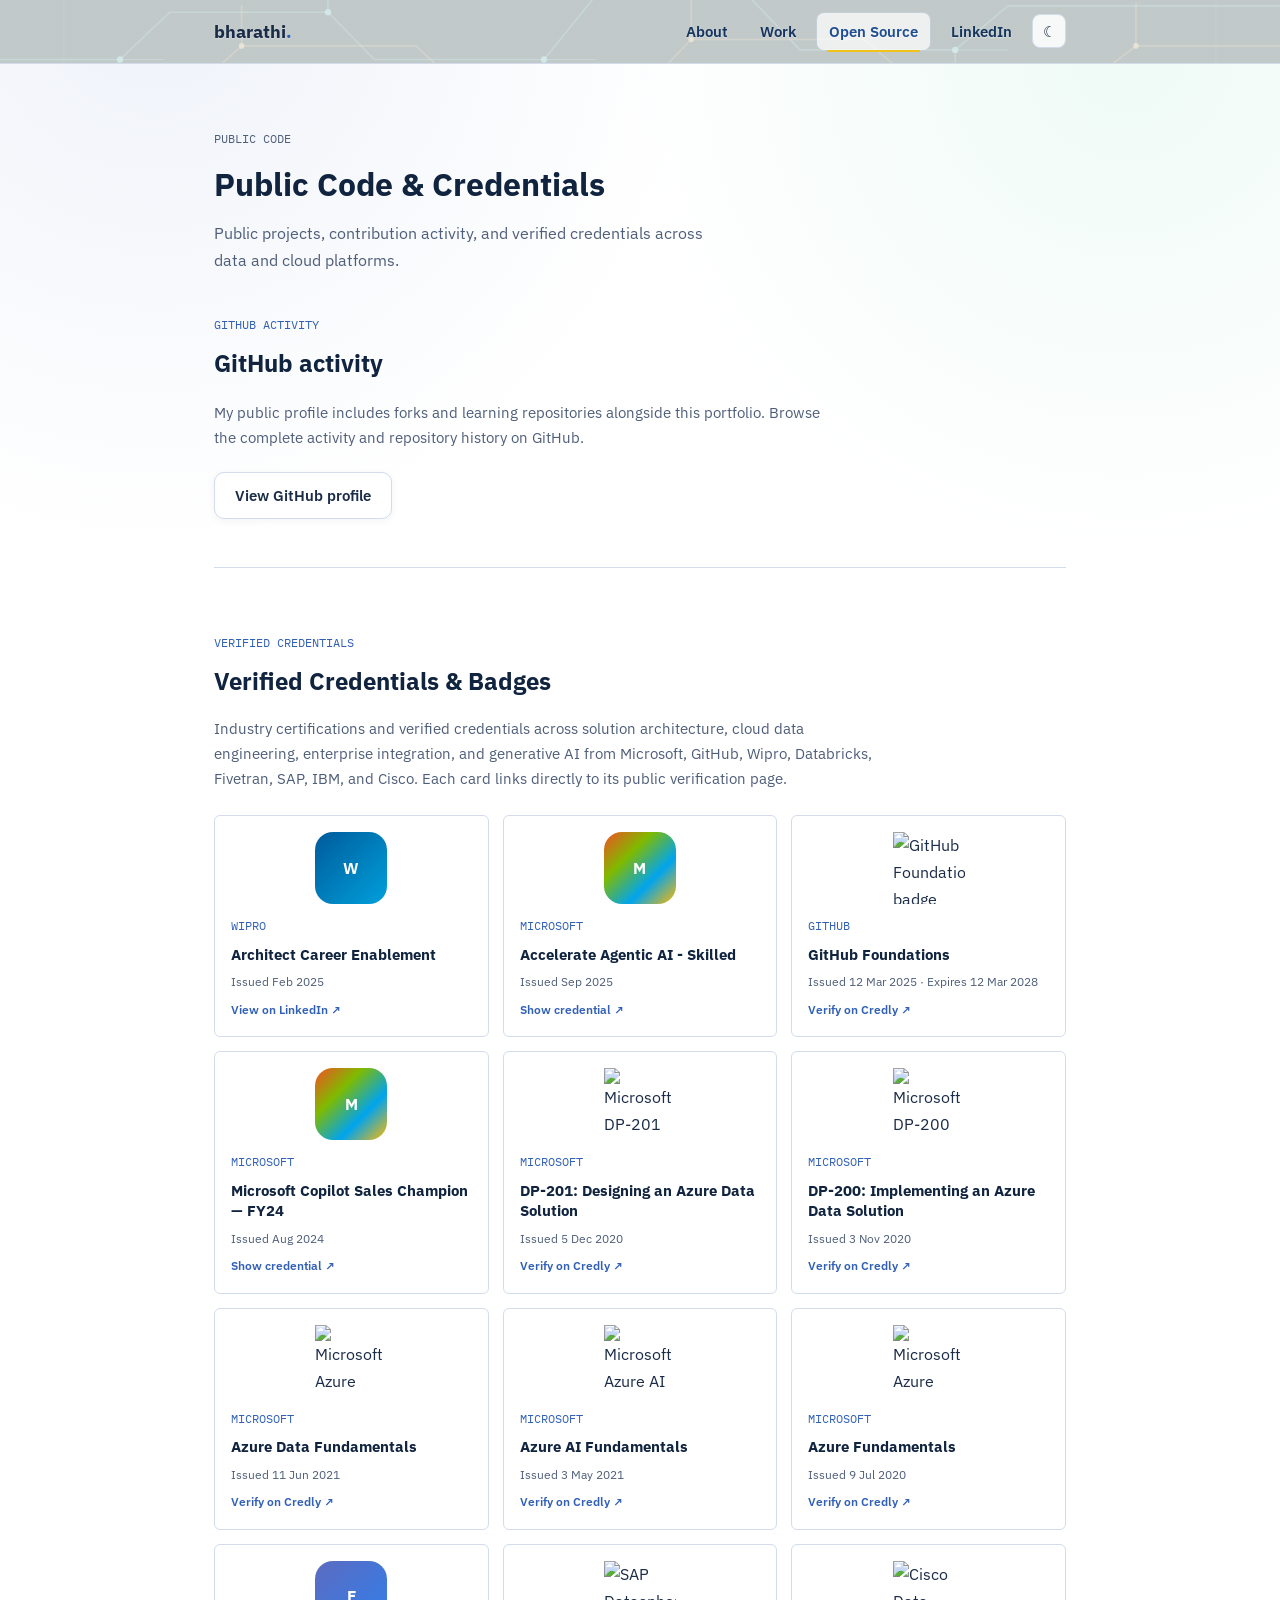
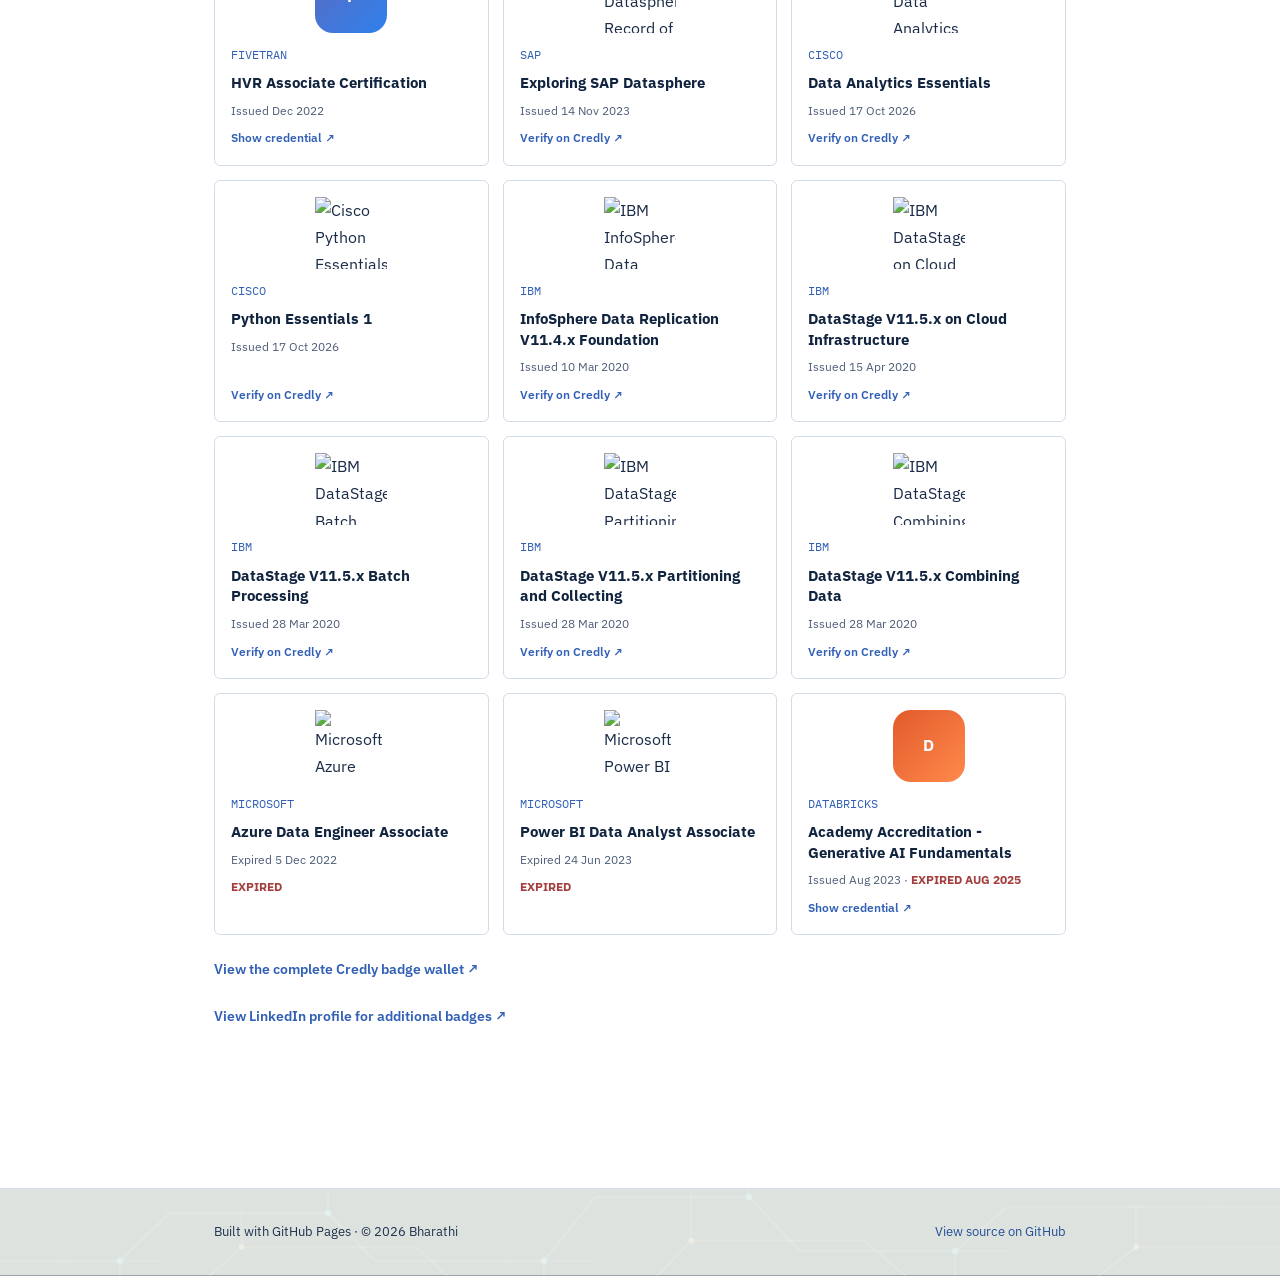
==== commit 6350bc40: "Updates to profile" ====
--- a/opensource/index.html
+++ b/opensource/index.html
@@ -4,6 +4,18 @@
   <meta charset="UTF-8" />
   <meta name="viewport" content="width=device-width, initial-scale=1.0" />
   <meta name="description" content="Explore Bharathi Murugesan's public GitHub activity and verified credentials in data, cloud, and software engineering." />
+  <link rel="canonical" href="https://ausbmuruges.github.io/bharathi/opensource/index.html" />
+  <meta property="og:type" content="website" />
+  <meta property="og:site_name" content="Bharathi Murugesan" />
+  <meta property="og:url" content="https://ausbmuruges.github.io/bharathi/opensource/index.html" />
+  <meta property="og:title" content="Public Code &amp; Credentials · Bharathi Murugesan" />
+  <meta property="og:description" content="Explore Bharathi Murugesan's public GitHub activity and verified credentials in data, cloud, and software engineering." />
+  <meta property="og:image" content="https://ausbmuruges.github.io/bharathi/assets/images/banner_light.jpg" />
+  <meta property="og:image:alt" content="Bharathi Murugesan solution architect banner highlighting data, AI, and utilities" />
+  <meta name="twitter:card" content="summary_large_image" />
+  <meta name="twitter:title" content="Public Code &amp; Credentials · Bharathi Murugesan" />
+  <meta name="twitter:description" content="Explore Bharathi Murugesan's public GitHub activity and verified credentials in data, cloud, and software engineering." />
+  <meta name="twitter:image" content="https://ausbmuruges.github.io/bharathi/assets/images/banner_light.jpg" />
   <title>Public Code &amp; Credentials · Bharathi Murugesan</title>
   <link rel="preconnect" href="https://fonts.googleapis.com" />
   <link rel="preconnect" href="https://fonts.gstatic.com" crossorigin />
@@ -48,30 +60,9 @@
     <section class="section">
       <p class="section-label">Verified credentials</p>
       <h2 id="credentials">Verified Credentials &amp; Badges</h2>
-      <p class="credential-intro">Credentials and learning badges from GitHub, Microsoft, Cisco, SAP, IBM, Databricks, Fivetran, and Wipro. The list below includes the unique LinkedIn-visible certifications not already shown above; each item links to a public verification page where available, and expired certifications are labelled.</p>
+      <p class="credential-intro">Industry certifications and verified credentials across solution architecture, cloud data engineering, enterprise integration, and generative AI from Microsoft, GitHub, Wipro, Databricks, Fivetran, SAP, IBM, and Cisco. Each card links directly to its public verification page.</p>
 
       <div class="credential-grid">
-        <a class="credential-card" href="https://www.credly.com/badges/71459d4c-03cb-441d-a8bc-019b0831b770/public_url" target="_blank" rel="noopener noreferrer">
-          <img src="https://images.credly.com/images/024d0122-724d-4c5a-bd83-cfe3c4b7a073/image.png" alt="GitHub Foundations badge" loading="lazy" />
-          <span class="credential-issuer">GitHub</span>
-          <h3>GitHub Foundations</h3>
-          <span class="credential-date">Issued <time datetime="2025-03-12">12 Mar 2025</time> · Expires <time datetime="2028-03-12">12 Mar 2028</time></span>
-          <span class="credential-verify">Verify on Credly ↗</span>
-        </a>
-        <a class="credential-card" href="https://www.linkedin.com/safety/go/?url=https%3A%2F%2Fwww%2Ecredly%2Ecom%2Fbadges%2F33c0507d-f007-48ce-bec2-79ee63c1b9d9%2Flinked_in_profile&urlhash=pbU7&mt=PWSzxXrmNz6JFJJ9-SQWCO1BucFIMQO4WUe8I5UFElkJURfnvlS5bYw0HIBKS9xvGeyvT6Af4sk_EyAcleBTt_C_QZ8&isSdui=true" target="_blank" rel="noopener noreferrer">
-          <div class="credential-avatar credential-avatar--microsoft">M</div>
-          <span class="credential-issuer">Microsoft</span>
-          <h3>Accelerate Agentic AI - Skilled</h3>
-          <span class="credential-date">Issued <time datetime="2025-09">Sep 2025</time></span>
-          <span class="credential-verify">Show credential ↗</span>
-        </a>
-        <a class="credential-card" href="https://www.credly.com/badges/f0fff012-1ab2-4049-a80c-ae5469edf096/public_url" target="_blank" rel="noopener noreferrer">
-          <img src="https://images.credly.com/images/619f60f8-4f63-4772-910e-dc31c6f2f7e8/image.png" alt="Microsoft Power BI Data Analyst Associate badge" loading="lazy" />
-          <span class="credential-issuer">Microsoft</span>
-          <h3>Power BI Data Analyst Associate</h3>
-          <span class="credential-date">Expired <time datetime="2023-06-24">24 Jun 2023</time></span>
-          <span class="credential-status credential-status-expired">Expired</span>
-        </a>
         <a class="credential-card" href="https://www.linkedin.com/in/bharathimsb/overlay/Certifications/332355860/treasury/?profileId=ACoAABMSjqIBtqxR9Pqtg-rINgoWKC2v9HnhOTg" target="_blank" rel="noopener noreferrer">
           <div class="credential-avatar credential-avatar--wipro">W</div>
           <span class="credential-issuer">Wipro</span>
@@ -79,6 +70,83 @@
           <span class="credential-date">Issued <time datetime="2025-02">Feb 2025</time></span>
           <span class="credential-verify">View on LinkedIn ↗</span>
         </a>
+        <a class="credential-card" href="https://www.linkedin.com/safety/go/?url=https%3A%2F%2Fwww%2Ecredly%2Ecom%2Fbadges%2F33c0507d-f007-48ce-bec2-79ee63c1b9d9%2Flinked_in_profile&urlhash=pbU7&mt=PWSzxXrmNz6JFJJ9-SQWCO1BucFIMQO4WUe8I5UFElkJURfnvlS5bYw0HIBKS9xvGeyvT6Af4sk_EyAcleBTt_C_QZ8&isSdui=true" target="_blank" rel="noopener noreferrer">
+          <div class="credential-avatar credential-avatar--microsoft">M</div>
+          <span class="credential-issuer">Microsoft</span>
+          <h3>Accelerate Agentic AI - Skilled</h3>
+          <span class="credential-date">Issued <time datetime="2025-09">Sep 2025</time></span>
+          <span class="credential-verify">Show credential ↗</span>
+        </a>
+        <a class="credential-card" href="https://www.credly.com/badges/71459d4c-03cb-441d-a8bc-019b0831b770/public_url" target="_blank" rel="noopener noreferrer">
+          <img src="https://images.credly.com/images/024d0122-724d-4c5a-bd83-cfe3c4b7a073/image.png" alt="GitHub Foundations badge" loading="lazy" />
+          <span class="credential-issuer">GitHub</span>
+          <h3>GitHub Foundations</h3>
+          <span class="credential-date">Issued <time datetime="2025-03-12">12 Mar 2025</time> · Expires <time datetime="2028-03-12">12 Mar 2028</time></span>
+          <span class="credential-verify">Verify on Credly ↗</span>
+        </a>
+        <a class="credential-card" href="https://www.credly.com/badges/a7026b55-1c02-4c65-83dd-17c9761f7d79" target="_blank" rel="noopener noreferrer">
+          <div class="credential-avatar credential-avatar--microsoft">M</div>
+          <span class="credential-issuer">Microsoft</span>
+          <h3>Microsoft Copilot Sales Champion — FY24</h3>
+          <span class="credential-date">Issued <time datetime="2024-08">Aug 2024</time></span>
+          <span class="credential-verify">Show credential ↗</span>
+        </a>
+        <a class="credential-card" href="https://www.credly.com/badges/26a4456c-7503-426a-88ac-3d1422757724/public_url" target="_blank" rel="noopener noreferrer">
+          <img src="https://images.credly.com/images/c4671de2-68f7-4219-952d-2e955e25f453/exam-dp201-600x600.png" alt="Microsoft DP-201 badge" loading="lazy" />
+          <span class="credential-issuer">Microsoft</span>
+          <h3>DP-201: Designing an Azure Data Solution</h3>
+          <span class="credential-date">Issued <time datetime="2020-12-05">5 Dec 2020</time></span>
+          <span class="credential-verify">Verify on Credly ↗</span>
+        </a>
+        <a class="credential-card" href="https://www.credly.com/badges/171b92f3-4f47-44a9-af34-f81ccc7e3828/public_url" target="_blank" rel="noopener noreferrer">
+          <img src="https://images.credly.com/images/af626bbe-ed13-472f-9e72-d4808474acb5/exam-dp200-600x600.png" alt="Microsoft DP-200 badge" loading="lazy" />
+          <span class="credential-issuer">Microsoft</span>
+          <h3>DP-200: Implementing an Azure Data Solution</h3>
+          <span class="credential-date">Issued <time datetime="2020-11-03">3 Nov 2020</time></span>
+          <span class="credential-verify">Verify on Credly ↗</span>
+        </a>
+        <a class="credential-card" href="https://www.credly.com/badges/a7a0f218-9ad4-46a3-a2ee-8ea4fa209c2a/public_url" target="_blank" rel="noopener noreferrer">
+          <img src="https://images.credly.com/images/70eb1e3f-d4de-4377-a062-b20fb29594ea/azure-data-fundamentals-600x600.png" alt="Microsoft Azure Data Fundamentals badge" loading="lazy" />
+          <span class="credential-issuer">Microsoft</span>
+          <h3>Azure Data Fundamentals</h3>
+          <span class="credential-date">Issued <time datetime="2021-06-11">11 Jun 2021</time></span>
+          <span class="credential-verify">Verify on Credly ↗</span>
+        </a>
+        <a class="credential-card" href="https://www.credly.com/badges/53690442-b9ba-495a-8c14-d7b232f0cf13/public_url" target="_blank" rel="noopener noreferrer">
+          <img src="https://images.credly.com/images/4136ced8-75d5-4afb-8677-40b6236e2672/azure-ai-fundamentals-600x600.png" alt="Microsoft Azure AI Fundamentals badge" loading="lazy" />
+          <span class="credential-issuer">Microsoft</span>
+          <h3>Azure AI Fundamentals</h3>
+          <span class="credential-date">Issued <time datetime="2021-05-03">3 May 2021</time></span>
+          <span class="credential-verify">Verify on Credly ↗</span>
+        </a>
+        <a class="credential-card" href="https://www.credly.com/badges/0d839398-2c37-4619-aae2-a3715593b541/public_url" target="_blank" rel="noopener noreferrer">
+          <img src="https://images.credly.com/images/be8fcaeb-c769-4858-b567-ffaaa73ce8cf/image.png" alt="Microsoft Azure Fundamentals badge" loading="lazy" />
+          <span class="credential-issuer">Microsoft</span>
+          <h3>Azure Fundamentals</h3>
+          <span class="credential-date">Issued <time datetime="2020-07-09">9 Jul 2020</time></span>
+          <span class="credential-verify">Verify on Credly ↗</span>
+        </a>
+        <a class="credential-card" href="https://hvr-software.docebosaas.com/share/v1/gamification/assigned_badge/345b54b8-72e7-4121-bd85-f9330e5ddf13/shared?lang=en&t=1672393813398" target="_blank" rel="noopener noreferrer">
+          <div class="credential-avatar credential-avatar--fivetran">F</div>
+          <span class="credential-issuer">Fivetran</span>
+          <h3>HVR Associate Certification</h3>
+          <span class="credential-date">Issued <time datetime="2022-12">Dec 2022</time></span>
+          <span class="credential-verify">Show credential ↗</span>
+        </a>
+        <a class="credential-card" href="https://www.credly.com/badges/9ce880e2-78d2-4857-b239-16d05b651899/public_url" target="_blank" rel="noopener noreferrer">
+          <img src="https://images.credly.com/images/7b804787-c763-471a-837b-e3e272b12f8a/image.png" alt="SAP Datasphere Record of Achievement badge" loading="lazy" />
+          <span class="credential-issuer">SAP</span>
+          <h3>Exploring SAP Datasphere</h3>
+          <span class="credential-date">Issued <time datetime="2023-11-14">14 Nov 2023</time></span>
+          <span class="credential-verify">Verify on Credly ↗</span>
+        </a>
+        <a class="credential-card" href="https://www.credly.com/badges/61e5de89-a27a-408a-a20f-341b41fe8235/public_url" target="_blank" rel="noopener noreferrer">
+          <img src="https://images.credly.com/images/1fdfeaeb-e61c-4450-bdfe-a07bd4e715df/image.png" alt="Cisco Data Analytics Essentials badge" loading="lazy" />
+          <span class="credential-issuer">Cisco</span>
+          <h3>Data Analytics Essentials</h3>
+          <span class="credential-date">Issued <time datetime="2026-10-17">17 Oct 2026</time></span>
+          <span class="credential-verify">Verify on Credly ↗</span>
+        </a>
         <a class="credential-card" href="https://www.credly.com/badges/7c589b9e-351a-4d68-93d2-a780f15b18d9/public_url" target="_blank" rel="noopener noreferrer">
           <img src="https://images.credly.com/images/68c0b94d-f6ac-40b1-a0e0-921439eb092e/image.png" alt="Cisco Python Essentials 1 badge" loading="lazy" />
           <span class="credential-issuer">Cisco</span>
@@ -86,19 +154,54 @@
           <span class="credential-date">Issued <time datetime="2026-10-17">17 Oct 2026</time></span>
           <span class="credential-verify">Verify on Credly ↗</span>
         </a>
-        <a class="credential-card" href="https://www.credly.com/badges/a7026b55-1c02-4c65-83dd-17c9761f7d79" target="_blank" rel="noopener noreferrer">
-          <div class="credential-avatar credential-avatar--microsoft">M</div>
-          <span class="credential-issuer">Microsoft</span>
-          <h3>Microsoft Copilot Sales Champion — FY24</h3>
-          <span class="credential-date">Issued <time datetime="2024-08">Aug 2024</time></span>
-          <span class="credential-verify">Show credential ↗</span>
-        </a>
-        <a class="credential-card" href="https://www.credly.com/badges/0d839398-2c37-4619-aae2-a3715593b541/public_url" target="_blank" rel="noopener noreferrer">
-          <img src="https://images.credly.com/images/be8fcaeb-c769-4858-b567-ffaaa73ce8cf/image.png" alt="Microsoft Azure Fundamentals badge" loading="lazy" />
-          <span class="credential-issuer">Microsoft</span>
-          <h3>Azure Fundamentals</h3>
-          <span class="credential-date">Issued <time datetime="2020-07-09">9 Jul 2020</time></span>
-          <span class="credential-verify">Verify on Credly ↗</span>
+        <a class="credential-card" href="https://www.credly.com/badges/31cc3506-162a-42b1-b913-42505db45220/public_url" target="_blank" rel="noopener noreferrer">
+          <img src="https://images.credly.com/images/984972b4-c599-4ed7-9084-b61ec5a79f94/IBM_InfoSphere_Data_Replication_V11.4.x_Foundation.png" alt="IBM InfoSphere Data Replication Foundation badge" loading="lazy" />
+          <span class="credential-issuer">IBM</span>
+          <h3>InfoSphere Data Replication V11.4.x Foundation</h3>
+          <span class="credential-date">Issued <time datetime="2020-03-10">10 Mar 2020</time></span>
+          <span class="credential-verify">Verify on Credly ↗</span>
+        </a>
+        <a class="credential-card" href="https://www.credly.com/badges/e8d3b5d1-e9c1-4f8d-b097-4dd992142296/public_url" target="_blank" rel="noopener noreferrer">
+          <img src="https://images.credly.com/images/9c9c361a-c853-4ecd-9bcc-e7670121b9ee/DataStage_Cloud_Infra_-_Knowledge_V11.5.x.png" alt="IBM DataStage on Cloud Infrastructure badge" loading="lazy" />
+          <span class="credential-issuer">IBM</span>
+          <h3>DataStage V11.5.x on Cloud Infrastructure</h3>
+          <span class="credential-date">Issued <time datetime="2020-04-15">15 Apr 2020</time></span>
+          <span class="credential-verify">Verify on Credly ↗</span>
+        </a>
+        <a class="credential-card" href="https://www.credly.com/badges/1bbc2305-a831-4fde-a0bc-3a69c0337c99/public_url" target="_blank" rel="noopener noreferrer">
+          <img src="https://images.credly.com/images/f6cf6008-910d-44b3-ab42-f5be4efc527a/DataStage_Batch_Processing_-_Knowledge_V11.5.x.png" alt="IBM DataStage Batch Processing badge" loading="lazy" />
+          <span class="credential-issuer">IBM</span>
+          <h3>DataStage V11.5.x Batch Processing</h3>
+          <span class="credential-date">Issued <time datetime="2020-03-28">28 Mar 2020</time></span>
+          <span class="credential-verify">Verify on Credly ↗</span>
+        </a>
+        <a class="credential-card" href="https://www.credly.com/badges/f29e498f-7b9e-4478-8ec7-f5ba952e6b1d/public_url" target="_blank" rel="noopener noreferrer">
+          <img src="https://images.credly.com/images/1f190826-80ed-4f83-8ab4-f8590e9998cc/DataStage_-_Part_and_Collect_-_V11.5.x_v2.png" alt="IBM DataStage Partitioning and Collecting badge" loading="lazy" />
+          <span class="credential-issuer">IBM</span>
+          <h3>DataStage V11.5.x Partitioning and Collecting</h3>
+          <span class="credential-date">Issued <time datetime="2020-03-28">28 Mar 2020</time></span>
+          <span class="credential-verify">Verify on Credly ↗</span>
+        </a>
+        <a class="credential-card" href="https://www.credly.com/badges/f4664503-602a-49fb-9e77-ca4d8cc53f59/public_url" target="_blank" rel="noopener noreferrer">
+          <img src="https://images.credly.com/images/80d276e6-6d3d-4fbe-8e14-11b86fee4314/DataStage_Combining_Data_-_Knowledge_V11.5.x.png" alt="IBM DataStage Combining Data badge" loading="lazy" />
+          <span class="credential-issuer">IBM</span>
+          <h3>DataStage V11.5.x Combining Data</h3>
+          <span class="credential-date">Issued <time datetime="2020-03-28">28 Mar 2020</time></span>
+          <span class="credential-verify">Verify on Credly ↗</span>
+        </a>
+        <a class="credential-card" href="https://www.credly.com/badges/d27e3ed5-ea57-407e-a01b-20744b28d3fb/public_url" target="_blank" rel="noopener noreferrer">
+          <img src="https://images.credly.com/images/61542181-0e8d-496c-a17c-3d4bf590eda1/azure-data-engineer-associate-600x600.png" alt="Microsoft Azure Data Engineer Associate badge" loading="lazy" />
+          <span class="credential-issuer">Microsoft</span>
+          <h3>Azure Data Engineer Associate</h3>
+          <span class="credential-date">Expired <time datetime="2022-12-05">5 Dec 2022</time></span>
+          <span class="credential-status credential-status-expired">Expired</span>
+        </a>
+        <a class="credential-card" href="https://www.credly.com/badges/f0fff012-1ab2-4049-a80c-ae5469edf096/public_url" target="_blank" rel="noopener noreferrer">
+          <img src="https://images.credly.com/images/619f60f8-4f63-4772-910e-dc31c6f2f7e8/image.png" alt="Microsoft Power BI Data Analyst Associate badge" loading="lazy" />
+          <span class="credential-issuer">Microsoft</span>
+          <h3>Power BI Data Analyst Associate</h3>
+          <span class="credential-date">Expired <time datetime="2023-06-24">24 Jun 2023</time></span>
+          <span class="credential-status credential-status-expired">Expired</span>
         </a>
         <a class="credential-card" href="https://credentials.databricks.com/7bd2221c-c620-4975-a543-46763e0f8bb4" target="_blank" rel="noopener noreferrer">
           <div class="credential-avatar credential-avatar--databricks">D</div>
@@ -106,97 +209,6 @@
           <h3>Academy Accreditation - Generative AI Fundamentals</h3>
           <span class="credential-date">Issued <time datetime="2023-08">Aug 2023</time> · <span class="credential-status credential-status-expired">Expired Aug 2025</span></span>
           <span class="credential-verify">Show credential ↗</span>
-        </a>
-        <a class="credential-card" href="https://www.credly.com/badges/a7a0f218-9ad4-46a3-a2ee-8ea4fa209c2a/public_url" target="_blank" rel="noopener noreferrer">
-          <img src="https://images.credly.com/images/70eb1e3f-d4de-4377-a062-b20fb29594ea/azure-data-fundamentals-600x600.png" alt="Microsoft Azure Data Fundamentals badge" loading="lazy" />
-          <span class="credential-issuer">Microsoft</span>
-          <h3>Azure Data Fundamentals</h3>
-          <span class="credential-date">Issued <time datetime="2021-06-11">11 Jun 2021</time></span>
-          <span class="credential-verify">Verify on Credly ↗</span>
-        </a>
-        <a class="credential-card" href="https://hvr-software.docebosaas.com/share/v1/gamification/assigned_badge/345b54b8-72e7-4121-bd85-f9330e5ddf13/shared?lang=en&t=1672393813398" target="_blank" rel="noopener noreferrer">
-          <div class="credential-avatar credential-avatar--fivetran">F</div>
-          <span class="credential-issuer">Fivetran</span>
-          <h3>HVR Associate Certification</h3>
-          <span class="credential-date">Issued <time datetime="2022-12">Dec 2022</time></span>
-          <span class="credential-verify">Show credential ↗</span>
-        </a>
-        <a class="credential-card" href="https://www.credly.com/badges/d27e3ed5-ea57-407e-a01b-20744b28d3fb/public_url" target="_blank" rel="noopener noreferrer">
-          <img src="https://images.credly.com/images/61542181-0e8d-496c-a17c-3d4bf590eda1/azure-data-engineer-associate-600x600.png" alt="Microsoft Azure Data Engineer Associate badge" loading="lazy" />
-          <span class="credential-issuer">Microsoft</span>
-          <h3>Azure Data Engineer Associate</h3>
-          <span class="credential-date">Expired <time datetime="2022-12-05">5 Dec 2022</time></span>
-          <span class="credential-status credential-status-expired">Expired</span>
-        </a>
-        <a class="credential-card" href="https://www.credly.com/badges/171b92f3-4f47-44a9-af34-f81ccc7e3828/public_url" target="_blank" rel="noopener noreferrer">
-          <img src="https://images.credly.com/images/af626bbe-ed13-472f-9e72-d4808474acb5/exam-dp200-600x600.png" alt="Microsoft DP-200 badge" loading="lazy" />
-          <span class="credential-issuer">Microsoft</span>
-          <h3>DP-200: Implementing an Azure Data Solution</h3>
-          <span class="credential-date">Issued <time datetime="2020-11-03">3 Nov 2020</time></span>
-          <span class="credential-verify">Verify on Credly ↗</span>
-        </a>
-        <a class="credential-card" href="https://www.credly.com/badges/26a4456c-7503-426a-88ac-3d1422757724/public_url" target="_blank" rel="noopener noreferrer">
-          <img src="https://images.credly.com/images/c4671de2-68f7-4219-952d-2e955e25f453/exam-dp201-600x600.png" alt="Microsoft DP-201 badge" loading="lazy" />
-          <span class="credential-issuer">Microsoft</span>
-          <h3>DP-201: Designing an Azure Data Solution</h3>
-          <span class="credential-date">Issued <time datetime="2020-12-05">5 Dec 2020</time></span>
-          <span class="credential-verify">Verify on Credly ↗</span>
-        </a>
-        <a class="credential-card" href="https://www.credly.com/badges/53690442-b9ba-495a-8c14-d7b232f0cf13/public_url" target="_blank" rel="noopener noreferrer">
-          <img src="https://images.credly.com/images/4136ced8-75d5-4afb-8677-40b6236e2672/azure-ai-fundamentals-600x600.png" alt="Microsoft Azure AI Fundamentals badge" loading="lazy" />
-          <span class="credential-issuer">Microsoft</span>
-          <h3>Azure AI Fundamentals</h3>
-          <span class="credential-date">Issued <time datetime="2021-05-03">3 May 2021</time></span>
-          <span class="credential-verify">Verify on Credly ↗</span>
-        </a>
-        <a class="credential-card" href="https://www.credly.com/badges/9ce880e2-78d2-4857-b239-16d05b651899/public_url" target="_blank" rel="noopener noreferrer">
-          <img src="https://images.credly.com/images/7b804787-c763-471a-837b-e3e272b12f8a/image.png" alt="SAP Datasphere Record of Achievement badge" loading="lazy" />
-          <span class="credential-issuer">SAP</span>
-          <h3>Exploring SAP Datasphere</h3>
-          <span class="credential-date">Issued <time datetime="2023-11-14">14 Nov 2023</time></span>
-          <span class="credential-verify">Verify on Credly ↗</span>
-        </a>
-        <a class="credential-card" href="https://www.credly.com/badges/31cc3506-162a-42b1-b913-42505db45220/public_url" target="_blank" rel="noopener noreferrer">
-          <img src="https://images.credly.com/images/984972b4-c599-4ed7-9084-b61ec5a79f94/IBM_InfoSphere_Data_Replication_V11.4.x_Foundation.png" alt="IBM InfoSphere Data Replication Foundation badge" loading="lazy" />
-          <span class="credential-issuer">IBM</span>
-          <h3>InfoSphere Data Replication V11.4.x Foundation</h3>
-          <span class="credential-date">Issued <time datetime="2020-03-10">10 Mar 2020</time></span>
-          <span class="credential-verify">Verify on Credly ↗</span>
-        </a>
-        <a class="credential-card" href="https://www.credly.com/badges/1bbc2305-a831-4fde-a0bc-3a69c0337c99/public_url" target="_blank" rel="noopener noreferrer">
-          <img src="https://images.credly.com/images/f6cf6008-910d-44b3-ab42-f5be4efc527a/DataStage_Batch_Processing_-_Knowledge_V11.5.x.png" alt="IBM DataStage Batch Processing badge" loading="lazy" />
-          <span class="credential-issuer">IBM</span>
-          <h3>DataStage V11.5.x Batch Processing</h3>
-          <span class="credential-date">Issued <time datetime="2020-03-28">28 Mar 2020</time></span>
-          <span class="credential-verify">Verify on Credly ↗</span>
-        </a>
-        <a class="credential-card" href="https://www.credly.com/badges/f29e498f-7b9e-4478-8ec7-f5ba952e6b1d/public_url" target="_blank" rel="noopener noreferrer">
-          <img src="https://images.credly.com/images/1f190826-80ed-4f83-8ab4-f8590e9998cc/DataStage_-_Part_and_Collect_-_V11.5.x_v2.png" alt="IBM DataStage Partitioning and Collecting badge" loading="lazy" />
-          <span class="credential-issuer">IBM</span>
-          <h3>DataStage V11.5.x Partitioning and Collecting</h3>
-          <span class="credential-date">Issued <time datetime="2020-03-28">28 Mar 2020</time></span>
-          <span class="credential-verify">Verify on Credly ↗</span>
-        </a>
-        <a class="credential-card" href="https://www.credly.com/badges/f4664503-602a-49fb-9e77-ca4d8cc53f59/public_url" target="_blank" rel="noopener noreferrer">
-          <img src="https://images.credly.com/images/80d276e6-6d3d-4fbe-8e14-11b86fee4314/DataStage_Combining_Data_-_Knowledge_V11.5.x.png" alt="IBM DataStage Combining Data badge" loading="lazy" />
-          <span class="credential-issuer">IBM</span>
-          <h3>DataStage V11.5.x Combining Data</h3>
-          <span class="credential-date">Issued <time datetime="2020-03-28">28 Mar 2020</time></span>
-          <span class="credential-verify">Verify on Credly ↗</span>
-        </a>
-        <a class="credential-card" href="https://www.credly.com/badges/e8d3b5d1-e9c1-4f8d-b097-4dd992142296/public_url" target="_blank" rel="noopener noreferrer">
-          <img src="https://images.credly.com/images/9c9c361a-c853-4ecd-9bcc-e7670121b9ee/DataStage_Cloud_Infra_-_Knowledge_V11.5.x.png" alt="IBM DataStage on Cloud Infrastructure badge" loading="lazy" />
-          <span class="credential-issuer">IBM</span>
-          <h3>DataStage V11.5.x on Cloud Infrastructure</h3>
-          <span class="credential-date">Issued <time datetime="2020-04-15">15 Apr 2020</time></span>
-          <span class="credential-verify">Verify on Credly ↗</span>
-        </a>
-        <a class="credential-card" href="https://www.credly.com/badges/61e5de89-a27a-408a-a20f-341b41fe8235/public_url" target="_blank" rel="noopener noreferrer">
-          <img src="https://images.credly.com/images/1fdfeaeb-e61c-4450-bdfe-a07bd4e715df/image.png" alt="Cisco Data Analytics Essentials badge" loading="lazy" />
-          <span class="credential-issuer">Cisco</span>
-          <h3>Data Analytics Essentials</h3>
-          <span class="credential-date">Issued <time datetime="2026-10-17">17 Oct 2026</time></span>
-          <span class="credential-verify">Verify on Credly ↗</span>
         </a>
       </div>
       <p class="credential-wallet-link"><a href="https://www.credly.com/users/bharathi-murugesan.868d2d7d/badges/credly" target="_blank" rel="noopener noreferrer">View the complete Credly badge wallet ↗</a></p>
--- a/assets/css/style.css
+++ b/assets/css/style.css
@@ -44,9 +44,14 @@
   --nav-link-border-active: rgba(21, 53, 95, 0.18);
   --font-sans:        'IBM Plex Sans', sans-serif;
   --font-mono:        'IBM Plex Mono', monospace;
-  --radius:           8px;
-  --max-w:            860px;
+  --radius:           10px;
+  --max-w:            900px;
   --nav-h:            64px;
+  --shadow-sm:        0 2px 8px rgba(17, 36, 63, 0.05);
+  --shadow-md:        0 10px 28px rgba(17, 36, 63, 0.09);
+  --hero-gradient:    linear-gradient(135deg, var(--brand-ocean) 0%, var(--brand-sky) 55%, var(--brand-mint) 100%);
+  --ai-surface:       linear-gradient(145deg, rgba(49, 96, 182, 0.06) 0%, rgba(26, 151, 200, 0.05) 50%, rgba(26, 189, 132, 0.06) 100%);
+  --ai-border:        rgba(26, 151, 200, 0.32);
 }
 
 [data-theme="dark"] {
@@ -64,33 +69,42 @@
   --status-warn-bg:   #3d3320;
   --status-danger-bg: #412a31;
 
-  --color-bg:         #101827;
-  --color-surface:    #1a2335;
-  --color-border:     #2f3f5b;
+  --color-bg:         #0b111e;
+  --color-surface:    #131d31;
+  --color-border:     #263652;
   --color-accent:     var(--brand-ocean);
   --color-accent-dim: var(--brand-sky);
   --color-text:       #dce6f5;
-  --color-muted:      #8f9fba;
-  --color-tag-bg:     #1f3047;
-  --color-heading:    #f2f6ff;
+  --color-muted:      #94a5c0;
+  --color-tag-bg:     #1a2942;
+  --color-heading:    #f4f8ff;
   --color-btn-text:   #ffffff;
   --banner-image:     url("../images/utility-network-banner.svg");
-  --nav-overlay:      rgba(9, 15, 25, 0.68);
-  --footer-overlay:   rgba(9, 15, 25, 0.84);
+  --nav-overlay:      rgba(9, 15, 25, 0.72);
+  --footer-overlay:   rgba(9, 15, 25, 0.86);
   --footer-text:      #dce6f5;
   --footer-link:      #8eb0ff;
   --nav-link-color:   #e7edf8;
   --nav-link-active:  var(--color-accent);
   --nav-link-shadow:  0 1px 2px rgba(0, 0, 0, 0.45);
-  --nav-link-bg-hover: transparent;
-  --nav-link-bg-active: transparent;
-  --nav-link-border-active: transparent;
+  --nav-link-bg-hover: rgba(255, 255, 255, 0.06);
+  --nav-link-bg-active: rgba(121, 160, 226, 0.14);
+  --nav-link-border-active: rgba(121, 160, 226, 0.28);
+  --shadow-sm:        0 4px 14px rgba(0, 0, 0, 0.25);
+  --shadow-md:        0 14px 34px rgba(0, 0, 0, 0.42);
+  --hero-gradient:    linear-gradient(135deg, #8eb4ff 0%, #44b8de 55%, #3acb98 100%);
+  --ai-surface:       linear-gradient(145deg, rgba(121, 160, 226, 0.11) 0%, rgba(68, 184, 222, 0.07) 50%, rgba(58, 203, 152, 0.09) 100%);
+  --ai-border:        rgba(68, 184, 222, 0.38);
 }
 
 html { scroll-behavior: smooth; }
 
 body {
-  background: var(--color-bg);
+  background-color: var(--color-bg);
+  background-image:
+    radial-gradient(circle at 12% 0%, rgba(49, 96, 182, 0.08), transparent 38%),
+    radial-gradient(circle at 88% 6%, rgba(26, 189, 132, 0.07), transparent 36%);
+  background-attachment: fixed;
   color: var(--color-text);
   font-family: var(--font-sans);
   font-size: 16px;
@@ -127,6 +141,8 @@
   background-size: cover;
   background-position: center;
   background-repeat: no-repeat;
+  backdrop-filter: blur(14px);
+  -webkit-backdrop-filter: blur(14px);
   border-bottom: 1px solid var(--color-border);
   height: var(--nav-h);
   display: flex;
@@ -222,42 +238,89 @@
   gap: 20px;
 }
 
+.hero-badge-row {
+  display: flex;
+  align-items: center;
+  gap: 10px;
+  flex-wrap: wrap;
+}
+
+.status-badge {
+  display: inline-flex;
+  align-items: center;
+  gap: 8px;
+  padding: 5px 14px;
+  border-radius: 999px;
+  font-family: var(--font-mono);
+  font-size: 0.76rem;
+  font-weight: 500;
+  color: var(--color-text);
+  background: var(--ai-surface);
+  border: 1px solid var(--ai-border);
+  box-shadow: var(--shadow-sm);
+}
+
+.status-dot {
+  width: 8px;
+  height: 8px;
+  border-radius: 50%;
+  background: var(--brand-mint);
+  box-shadow: 0 0 0 3px rgba(26, 189, 132, 0.22);
+}
+
 .hero-eyebrow {
   font-size: 0.85rem;
   font-family: var(--font-mono);
   color: var(--color-accent);
   text-transform: uppercase;
+  letter-spacing: 0.04em;
 }
 
 .hero h1 {
-  font-size: 2.9rem;
+  font-size: 3rem;
   font-weight: 800;
-  line-height: 1.15;
+  line-height: 1.12;
+  letter-spacing: -0.02em;
   color: var(--color-heading);
 }
 
-.hero h1 span { color: var(--color-accent); }
+.hero h1 span {
+  background: var(--hero-gradient);
+  -webkit-background-clip: text;
+  background-clip: text;
+  color: transparent;
+}
 
 .hero-sub {
-  font-size: 1.15rem;
+  font-size: 1.12rem;
   color: var(--color-muted);
-  max-width: 560px;
+  max-width: 680px;
+  line-height: 1.72;
 }
 
 .hero-actions { display: flex; gap: 12px; flex-wrap: wrap; margin-top: 8px; }
 
 .proof-strip {
   display: grid;
-  grid-template-columns: repeat(3, minmax(0, 1fr));
-  gap: 20px;
-  max-width: 740px;
-  padding: 18px 0;
-  margin-top: 8px;
-  border-top: 1px solid var(--color-border);
-  border-bottom: 1px solid var(--color-border);
+  grid-template-columns: repeat(4, minmax(0, 1fr));
+  gap: 16px;
+  max-width: 860px;
+  padding: 20px 22px;
+  margin-top: 10px;
+  background: var(--color-surface);
+  border: 1px solid var(--color-border);
+  border-radius: var(--radius);
+  box-shadow: var(--shadow-sm);
 }
 .proof-item { display: flex; flex-direction: column; gap: 2px; min-width: 0; }
-.proof-item strong { color: var(--color-accent); font-size: 1.45rem; line-height: 1.2; }
+.proof-item strong {
+  background: var(--hero-gradient);
+  -webkit-background-clip: text;
+  background-clip: text;
+  color: transparent;
+  font-size: 1.5rem;
+  line-height: 1.2;
+}
 .proof-item span { color: var(--color-muted); font-size: 0.8rem; line-height: 1.4; }
 
 .btn {
@@ -268,20 +331,23 @@
   border-radius: var(--radius);
   font-size: 0.92rem;
   font-weight: 600;
-  transition: opacity 0.2s, transform 0.15s;
+  transition: transform 0.2s cubic-bezier(0.22, 1, 0.36, 1), box-shadow 0.2s, border-color 0.2s, color 0.2s;
   cursor: pointer;
 }
-.btn:hover { opacity: 0.88; transform: translateY(-1px); text-decoration: none; }
+.btn:hover { transform: translateY(-2px); text-decoration: none; }
 
 .btn-primary {
-  background: var(--color-accent);
+  background: linear-gradient(135deg, var(--brand-ocean), var(--brand-sky));
   color: var(--color-btn-text);
-}
+  box-shadow: 0 4px 14px rgba(49, 96, 182, 0.28);
+}
+.btn-primary:hover { box-shadow: 0 6px 20px rgba(49, 96, 182, 0.38); }
 
 .btn-outline {
   border: 1px solid var(--color-border);
   color: var(--color-text);
-  background: transparent;
+  background: var(--color-surface);
+  box-shadow: var(--shadow-sm);
 }
 .btn-outline:hover { border-color: var(--color-accent); color: var(--color-accent); }
 
@@ -323,12 +389,17 @@
   border: 1px solid var(--color-border);
   border-radius: var(--radius);
   padding: 24px;
-  transition: border-color 0.2s, transform 0.2s;
+  box-shadow: var(--shadow-sm);
+  transition: border-color 0.25s, transform 0.25s cubic-bezier(0.22, 1, 0.36, 1), box-shadow 0.25s;
   display: flex;
   flex-direction: column;
   gap: 10px;
 }
-.card:hover { border-color: var(--color-accent-dim); transform: translateY(-2px); }
+.card:hover {
+  border-color: var(--color-accent-dim);
+  transform: translateY(-3px);
+  box-shadow: var(--shadow-md);
+}
 
 .project-category { color: var(--color-accent); font: 600 0.72rem/1.3 var(--font-mono); }
 .card h3 { font-size: 1.05rem; font-weight: 700; color: var(--color-heading); }
@@ -392,8 +463,140 @@
 .experience-details { min-width: 0; }
 .experience-title { color: var(--color-heading); font-size: 1.02rem; font-weight: 700; line-height: 1.35; }
 .experience-org { color: var(--color-accent); font-size: 0.88rem; margin: 4px 0 8px; }
-.experience-summary { color: var(--color-muted); font-size: 0.9rem; max-width: 620px; }
-.experience-details .tags { margin-top: 10px; }
+.experience-summary { color: var(--color-muted); font-size: 0.9rem; max-width: 640px; }
+.experience-bullets {
+  margin: 10px 0 0 18px;
+  color: var(--color-muted);
+  font-size: 0.88rem;
+  line-height: 1.6;
+  max-width: 640px;
+  display: flex;
+  flex-direction: column;
+  gap: 6px;
+}
+.experience-bullets strong { color: var(--color-text); font-weight: 600; }
+.experience-details .tags { margin-top: 12px; }
+
+/* ── Architecture pillars, AI spotlight & CTA ── */
+.pillar-grid {
+  display: grid;
+  grid-template-columns: repeat(2, minmax(0, 1fr));
+  gap: 16px;
+  margin-top: 24px;
+}
+.pillar-card {
+  background: var(--color-surface);
+  border: 1px solid var(--color-border);
+  border-radius: var(--radius);
+  padding: 22px;
+  box-shadow: var(--shadow-sm);
+  transition: border-color 0.25s, transform 0.25s cubic-bezier(0.22, 1, 0.36, 1), box-shadow 0.25s;
+}
+.pillar-card:hover {
+  border-color: var(--color-accent-dim);
+  transform: translateY(-2px);
+  box-shadow: var(--shadow-md);
+}
+.pillar-card h3 {
+  font-size: 0.98rem;
+  font-weight: 700;
+  color: var(--color-heading);
+  margin-bottom: 6px;
+}
+.pillar-card p {
+  font-size: 0.88rem;
+  color: var(--color-muted);
+  line-height: 1.55;
+}
+
+/* ── Agentic AI Spotlight ── */
+.ai-showcase {
+  background: var(--ai-surface);
+  border: 1px solid var(--ai-border);
+  border-radius: 12px;
+  padding: 28px;
+  box-shadow: var(--shadow-sm);
+}
+.ai-showcase-header {
+  display: flex;
+  align-items: flex-start;
+  justify-content: space-between;
+  gap: 16px;
+  flex-wrap: wrap;
+  margin-bottom: 20px;
+}
+.ai-showcase-header p {
+  color: var(--color-muted);
+  font-size: 0.94rem;
+  max-width: 680px;
+}
+.ai-badge {
+  font-family: var(--font-mono);
+  font-size: 0.72rem;
+  font-weight: 600;
+  text-transform: uppercase;
+  letter-spacing: 0.05em;
+  padding: 4px 12px;
+  border-radius: 999px;
+  color: var(--color-btn-text);
+  background: linear-gradient(135deg, var(--brand-ocean), var(--brand-mint));
+}
+.ai-tool-grid {
+  display: grid;
+  grid-template-columns: repeat(auto-fill, minmax(245px, 1fr));
+  gap: 14px;
+}
+.ai-tool-card {
+  background: var(--color-surface);
+  border: 1px solid var(--color-border);
+  border-radius: var(--radius);
+  padding: 18px;
+  box-shadow: var(--shadow-sm);
+  display: flex;
+  flex-direction: column;
+  gap: 6px;
+  transition: border-color 0.2s, transform 0.2s;
+}
+.ai-tool-card:hover {
+  border-color: var(--color-accent-dim);
+  transform: translateY(-2px);
+}
+.ai-tool-vendor {
+  font-family: var(--font-mono);
+  font-size: 0.7rem;
+  font-weight: 600;
+  text-transform: uppercase;
+  color: var(--color-accent);
+}
+.ai-tool-card h3 {
+  font-size: 0.96rem;
+  font-weight: 700;
+  color: var(--color-heading);
+}
+.ai-tool-card p {
+  font-size: 0.84rem;
+  color: var(--color-muted);
+  line-height: 1.52;
+}
+
+.section-cta {
+  margin-top: 48px;
+  padding: 24px 28px;
+  background: var(--ai-surface);
+  border: 1px solid var(--ai-border);
+  border-radius: var(--radius);
+  box-shadow: var(--shadow-sm);
+  display: flex;
+  align-items: center;
+  justify-content: space-between;
+  gap: 16px;
+  flex-wrap: wrap;
+}
+.section-cta p {
+  color: var(--color-text);
+  font-size: 0.95rem;
+  font-weight: 500;
+}
 
 /* ── Page header (inner pages) ── */
 .page-header { padding: 56px 0 40px; }
@@ -430,9 +633,22 @@
   background: var(--color-surface);
   border: 1px solid var(--color-border);
   color: var(--color-text);
-  font-size: 0.85rem;
+  font-size: 0.84rem;
+  font-weight: 500;
   padding: 5px 14px;
-  border-radius: 6px;
+  border-radius: 999px;
+  box-shadow: var(--shadow-sm);
+  transition: border-color 0.2s, color 0.2s, transform 0.15s;
+}
+.pill:hover {
+  border-color: var(--color-accent-dim);
+  color: var(--color-accent);
+  transform: translateY(-1px);
+}
+.pill--ai {
+  background: var(--ai-surface);
+  border-color: var(--ai-border);
+  font-weight: 600;
 }
 
 /* ── Verified credentials ── */
@@ -528,10 +744,11 @@
   .theme-toggle-btn { width: 30px; height: 30px; font-size: 0.9rem; }
   .hero { padding: 48px 0 40px; }
   .hero h1 { font-size: 2.1rem; }
-  .proof-strip { gap: 12px; }
+  .proof-strip { grid-template-columns: repeat(2, minmax(0, 1fr)); gap: 14px; }
   .proof-item strong { font-size: 1.25rem; }
   .proof-item span { font-size: 0.72rem; }
   .card-grid { grid-template-columns: 1fr; }
+  .pillar-grid { grid-template-columns: 1fr; }
   .skills-grid { grid-template-columns: 1fr; gap: 20px; }
   .credential-grid { grid-template-columns: repeat(2, minmax(0, 1fr)); gap: 10px; }
   .credential-card { padding: 12px; }
